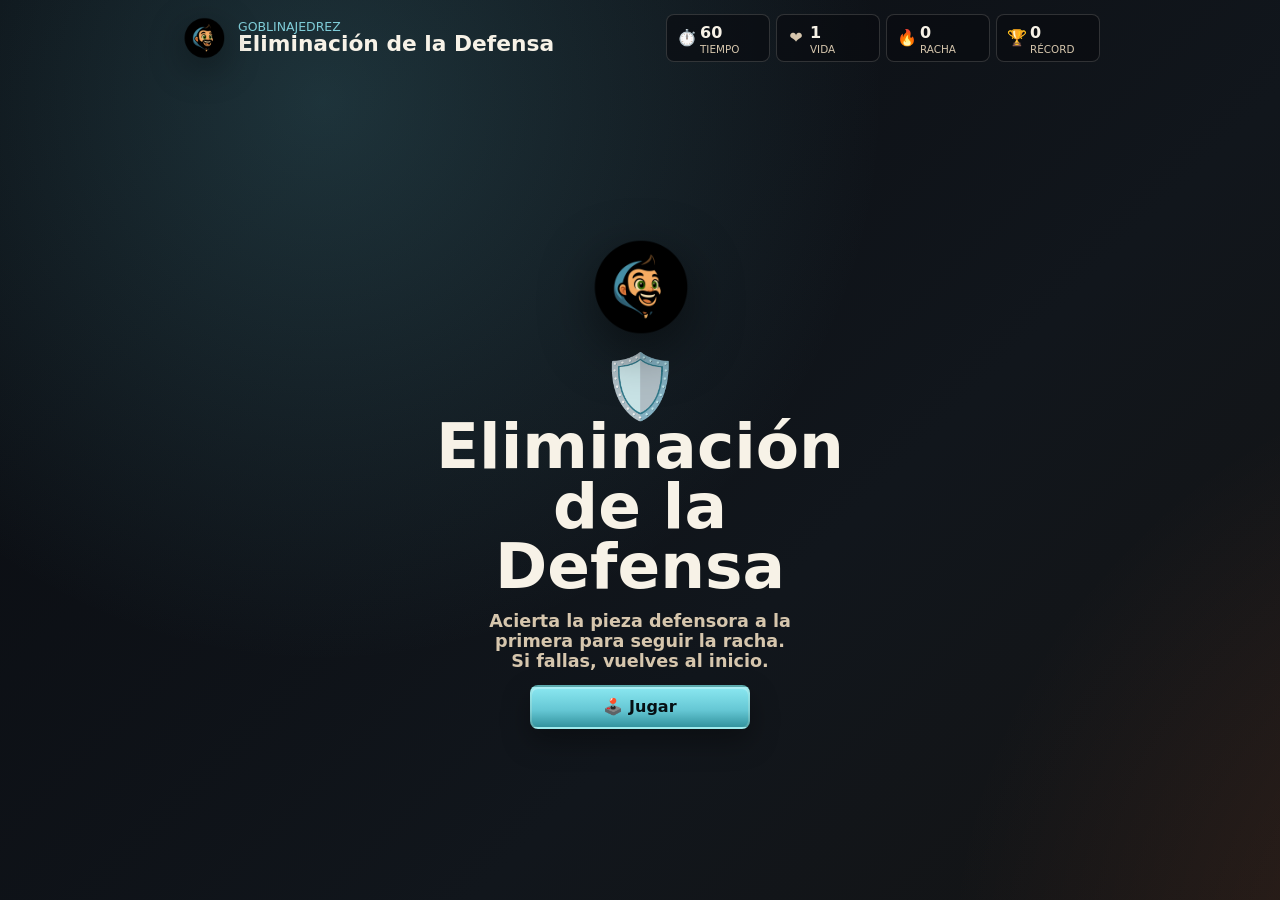
==== index-local.html @ 9c4ffb0d "Publish Elimina la Defensa" ====
<!doctype html>
<html lang="es">
  <head>
    <meta charset="utf-8">
    <meta name="viewport" content="width=device-width, initial-scale=1, maximum-scale=1, user-scalable=no">
    <meta name="theme-color" content="#090b10">
    <title>GoblinAjedrez · Eliminación de la Defensa</title>
    <style>
.cg-wrap {
  box-sizing: content-box;
  position: relative;
  display: block;
}

cg-container {
  position: absolute;
  width: 100%;
  height: 100%;
  display: block;
  top: 0;
}

cg-board {
  position: absolute;
  top: 0;
  left: 0;
  width: 100%;
  height: 100%;
  -webkit-user-select: none;
  -moz-user-select: none;
  -ms-user-select: none;
  user-select: none;
  line-height: 0;
  background-size: cover;
}

.cg-wrap.manipulable cg-board {
  cursor: pointer;
}

cg-board square {
  position: absolute;
  top: 0;
  left: 0;
  width: 12.5%;
  height: 12.5%;
  pointer-events: none;
}

cg-board square.move-dest {
  pointer-events: auto;
}

cg-board square.last-move {
  will-change: transform;
}

.cg-wrap piece {
  position: absolute;
  top: 0;
  left: 0;
  width: 12.5%;
  height: 12.5%;
  background-size: cover;
  z-index: 2;
  will-change: transform;
  pointer-events: none;
}

cg-board piece.dragging {
  cursor: move;
  /* !important to override z-index from 3D piece inline style */
  z-index: 11 !important;
}

piece.anim {
  z-index: 8;
}

piece.fading {
  z-index: 1;
  opacity: 0.5;
}

.cg-wrap piece.ghost {
  opacity: 0.3;
}

.cg-wrap piece svg {
  overflow: hidden;
  position: relative;
  top: 0px;
  left: 0px;
  width: 100%;
  height: 100%;
  pointer-events: none;
  z-index: 2;
  opacity: 0.6;
}

.cg-wrap cg-auto-pieces,
.cg-wrap .cg-shapes,
.cg-wrap .cg-custom-svgs {
  overflow: visible;
  position: absolute;
  top: 0px;
  left: 0px;
  width: 100%;
  height: 100%;
  pointer-events: none;
}

.cg-wrap cg-auto-pieces {
  z-index: 2;
}

.cg-wrap cg-auto-pieces piece {
  opacity: 0.3;
}

.cg-wrap .cg-shapes {
  overflow: hidden;
  opacity: 0.6;
  z-index: 2;
}

.cg-wrap .cg-custom-svgs {
  /* over piece.anim = 8, but under piece.dragging = 11 */
  z-index: 9;
}

.cg-wrap .cg-custom-svgs svg {
  overflow: visible;
}

.cg-wrap coords {
  position: absolute;
  display: flex;
  pointer-events: none;
  opacity: 0.8;
  font-family: sans-serif;
  font-size: 9px;
}

.cg-wrap coords.ranks {
  left: 4px;
  top: -20px;
  flex-flow: column-reverse;
  height: 100%;
  width: 12px;
}

.cg-wrap coords.ranks.black {
  flex-flow: column;
}

.cg-wrap coords.ranks.left {
  left: -15px;
  align-items: flex-end;
}

.cg-wrap coords.files {
  bottom: -4px;
  left: 24px;
  flex-flow: row;
  width: 100%;
  height: 16px;
  text-transform: uppercase;
  text-align: center;
}

.cg-wrap coords.files.black {
  flex-flow: row-reverse;
}

.cg-wrap coords coord {
  flex: 1 1 auto;
}

.cg-wrap coords.ranks coord {
  transform: translateY(39%);
}

.cg-wrap coords.squares {
  bottom: 0;
  left: 0;
  text-transform: uppercase;
  text-align: right;
  flex-flow: column-reverse;
  height: 100%;
  width: 12.5%;
}

.cg-wrap coords.squares.black {
  flex-flow: column;
}

.cg-wrap coords.squares.left {
  text-align: left;
}

.cg-wrap coords.squares coord {
  padding: 6% 4%;
}

.cg-wrap coords.squares.rank2 {
  transform: translateX(100%);
}

.cg-wrap coords.squares.rank3 {
  transform: translateX(200%);
}

.cg-wrap coords.squares.rank4 {
  transform: translateX(300%);
}

.cg-wrap coords.squares.rank5 {
  transform: translateX(400%);
}

.cg-wrap coords.squares.rank6 {
  transform: translateX(500%);
}

.cg-wrap coords.squares.rank7 {
  transform: translateX(600%);
}

.cg-wrap coords.squares.rank8 {
  transform: translateX(700%);
}

/** Colored board squares as an embedded SVG */
cg-board {
  background-color: #f0d9b5;
  background-image: url('[data-uri]');
}

/** Interactive board square colors */
cg-board square.move-dest {
  background: radial-gradient(rgba(20, 85, 30, 0.5) 22%, #208530 0, rgba(0, 0, 0, 0.3) 0, rgba(0, 0, 0, 0) 0);
}
cg-board square.premove-dest {
  background: radial-gradient(rgba(20, 30, 85, 0.5) 22%, #203085 0, rgba(0, 0, 0, 0.3) 0, rgba(0, 0, 0, 0) 0);
}
cg-board square.oc.move-dest {
  background: radial-gradient(transparent 0%, transparent 80%, rgba(20, 85, 0, 0.3) 80%);
}
cg-board square.oc.premove-dest {
  background: radial-gradient(transparent 0%, transparent 80%, rgba(20, 30, 85, 0.2) 80%);
}
cg-board square.move-dest:hover {
  background: rgba(20, 85, 30, 0.3);
}
cg-board square.premove-dest:hover {
  background: rgba(20, 30, 85, 0.2);
}
cg-board square.last-move {
  background-color: rgba(155, 199, 0, 0.41);
}
cg-board square.selected {
  background-color: rgba(20, 85, 30, 0.5);
}
cg-board square.check {
  background: radial-gradient(
    ellipse at center,
    rgba(255, 0, 0, 1) 0%,
    rgba(231, 0, 0, 1) 25%,
    rgba(169, 0, 0, 0) 89%,
    rgba(158, 0, 0, 0) 100%
  );
}
cg-board square.current-premove {
  background-color: rgba(20, 30, 85, 0.5);
}

/** Alternating colors in rank/file/square labels */
.orientation-white .ranks :nth-child(odd),
.orientation-white .files :nth-child(even),
.orientation-black .ranks :nth-child(even),
.orientation-black .files :nth-child(odd),
coords.squares:nth-of-type(odd) :nth-child(even),
coords.squares:nth-of-type(even) :nth-child(odd) {
  color: rgba(72, 72, 72, 0.8);
}

.orientation-white .ranks :nth-child(even),
.orientation-white .files :nth-child(odd),
.orientation-black .ranks :nth-child(odd),
.orientation-black .files :nth-child(even),
coords.squares:nth-of-type(odd) :nth-child(odd),
coords.squares:nth-of-type(even) :nth-child(even) {
  color: rgba(255, 255, 255, 0.8);
}

/** Embedded SVGs for all chess pieces */
.cg-wrap piece.pawn.white {
  background-image: url('[data-uri]');
}
.cg-wrap piece.bishop.white {
  background-image: url('[data-uri]');
}
.cg-wrap piece.knight.white {
  background-image: url('[data-uri]');
}
.cg-wrap piece.rook.white {
  background-image: url('[data-uri]');
}
.cg-wrap piece.queen.white {
  background-image: url('[data-uri]');
}
.cg-wrap piece.king.white {
  background-image: url('[data-uri]');
}
.cg-wrap piece.pawn.black {
  background-image: url('[data-uri]');
}
.cg-wrap piece.bishop.black {
  background-image: url('[data-uri]');
}
.cg-wrap piece.knight.black {
  background-image: url('[data-uri]');
}
.cg-wrap piece.rook.black {
  background-image: url('[data-uri]');
}
.cg-wrap piece.queen.black {
  background-image: url('[data-uri]');
}
.cg-wrap piece.king.black {
  background-image: url('[data-uri]');
}

:root {
  color-scheme: dark;
  font-family: Inter, ui-sans-serif, system-ui, -apple-system, BlinkMacSystemFont, "Segoe UI", sans-serif;
  background: #090b10;
  color: #f7f2e7;
  --bg: #090b10;
  --panel: rgba(9, 11, 16, 0.72);
  --line: rgba(247, 242, 231, 0.16);
  --text: #f7f2e7;
  --muted: #d6c6ad;
  --teal: #7fcdd8;
  --gold: #fff3bd;
  --coral: #ff7680;
  --orange: #ff7a45;
  --green: #91e6a5;
}

* {
  box-sizing: border-box;
}

html,
body {
  width: 100%;
  height: 100%;
  min-height: 0;
  margin: 0;
  overflow: hidden;
}

body {
  display: grid;
  place-items: center;
  padding: clamp(6px, 1.8vmin, 14px);
  background:
    radial-gradient(circle at 18% 8%, rgba(95, 183, 197, 0.22), transparent 30%),
    radial-gradient(circle at 88% 78%, rgba(255, 122, 69, 0.16), transparent 34%),
    linear-gradient(135deg, #090b10 0%, #11161c 45%, #17110b 100%);
  background-size: 140% 140%;
  animation: arenaGlow 10s ease-in-out infinite;
}

button {
  font: inherit;
  -webkit-tap-highlight-color: transparent;
}

.game-shell {
  position: relative;
  width: min(100%, 920px);
  height: 100%;
  min-height: 0;
  display: grid;
  grid-template-rows: auto 1fr;
  gap: clamp(8px, 1.4vmin, 12px);
}

.hud {
  display: flex;
  align-items: center;
  justify-content: space-between;
  gap: 10px;
  min-height: 0;
}

.brand {
  display: flex;
  align-items: center;
  gap: clamp(6px, 1.2vmin, 10px);
  min-width: 0;
}

.brand img {
  width: clamp(34px, 8vmin, 48px);
  height: clamp(34px, 8vmin, 48px);
  object-fit: contain;
  filter: drop-shadow(0 10px 18px rgba(0, 0, 0, 0.42));
}

.brand p,
.brand strong {
  display: block;
  margin: 0;
  line-height: 1.05;
}

.brand p {
  color: var(--teal);
  font-size: clamp(0.48rem, 1.7vmin, 0.78rem);
  text-transform: uppercase;
  letter-spacing: 0;
}

.brand strong {
  font-size: clamp(0.86rem, 3vmin, 1.36rem);
}

.stats {
  display: flex;
  align-items: center;
  justify-content: flex-end;
  flex-wrap: wrap;
  gap: 6px;
}

.stats span {
  min-width: clamp(74px, 18vmin, 104px);
  min-height: clamp(34px, 8vmin, 48px);
  display: grid;
  grid-template-columns: auto 1fr;
  grid-template-rows: 1fr auto;
  column-gap: 5px;
  align-items: center;
  padding: clamp(4px, 1vmin, 7px) clamp(6px, 1.5vmin, 10px);
  border: 1px solid var(--line);
  border-radius: 8px;
  background: rgba(9, 11, 16, 0.62);
  color: var(--muted);
  text-align: left;
}

.stats b {
  display: block;
  color: var(--text);
  font-size: clamp(0.72rem, 2.4vmin, 1rem);
  line-height: 1;
}

.stats em {
  grid-row: 1 / 3;
  width: 18px;
  font-style: normal;
  line-height: 1;
  text-align: center;
}

.stats small {
  display: block;
  color: var(--muted);
  font-size: clamp(0.46rem, 1.45vmin, 0.65rem);
  line-height: 1;
  text-transform: uppercase;
  letter-spacing: 0;
}

.level-screen,
.play-screen {
  min-height: 0;
}

.level-screen {
  display: grid;
  grid-template-columns: minmax(0, 1fr);
  gap: clamp(10px, 2vmin, 18px);
  align-items: center;
  justify-items: center;
  text-align: center;
}

.screen-copy {
  display: grid;
  justify-items: center;
  gap: clamp(9px, 1.8vmin, 14px);
}

.screen-copy img {
  width: clamp(62px, 15vmin, 112px);
  aspect-ratio: 1;
  object-fit: contain;
  filter: drop-shadow(0 16px 26px rgba(0, 0, 0, 0.5));
}

h1,
.screen-copy p {
  margin: 0;
}

h1 {
  max-width: 430px;
  font-size: clamp(2rem, 7vmin, 4.2rem);
  line-height: 0.95;
  text-wrap: balance;
}

.screen-copy p {
  max-width: 390px;
  color: var(--muted);
  font-size: clamp(0.92rem, 2.4vmin, 1.1rem);
  font-weight: 700;
  text-wrap: balance;
}

.primary-button,
.ghost-button {
  min-height: 44px;
  border-radius: 8px;
  cursor: pointer;
  font-weight: 900;
}

.primary-button {
  min-width: clamp(150px, 34vmin, 220px);
  padding: 0 18px;
  border: 2px solid rgba(255, 248, 216, 0.18);
  background: linear-gradient(180deg, #8be8f1 0%, #65c7d4 58%, #33939e 100%);
  box-shadow:
    0 12px 28px rgba(0, 0, 0, 0.34),
    inset 0 2px 0 rgba(255, 255, 255, 0.28);
  color: #061014;
}

.primary-button:active,
.ghost-button:active {
  transform: translateY(1px);
}

.ghost-button {
  min-width: 110px;
  padding: 0 13px;
  border: 1px solid var(--line);
  background: rgba(9, 11, 16, 0.58);
  color: var(--text);
}

.primary-button.hidden,
.hidden {
  display: none !important;
}

.level-grid {
  display: grid;
  grid-template-columns: repeat(5, minmax(0, 1fr));
  gap: clamp(6px, 1.4vmin, 10px);
}

.level-card {
  aspect-ratio: 1;
  display: grid;
  align-content: space-between;
  justify-items: start;
  gap: 8px;
  padding: clamp(10px, 2vmin, 14px);
  border: 1px solid var(--line);
  border-radius: 8px;
  background:
    linear-gradient(155deg, rgba(127, 205, 216, 0.12), transparent 44%),
    rgba(9, 11, 16, 0.68);
  color: var(--text);
  text-align: left;
  cursor: pointer;
}

.level-card small {
  justify-self: stretch;
  display: inline-grid;
  place-items: center;
  min-height: 22px;
  padding: 3px 6px;
  border-radius: 999px;
  background: rgba(127, 205, 216, 0.13);
  color: var(--teal);
  font-size: clamp(0.52rem, 1.45vmin, 0.68rem);
  font-weight: 900;
  line-height: 1;
  text-transform: uppercase;
  letter-spacing: 0;
}

.level-card b {
  font-size: clamp(1.35rem, 5vmin, 2.45rem);
  line-height: 0.9;
}

.level-card span {
  color: var(--muted);
  font-size: clamp(0.7rem, 2vmin, 0.92rem);
  font-weight: 800;
  line-height: 1.1;
}

.level-card.locked {
  cursor: default;
  opacity: 0.58;
  background: rgba(9, 11, 16, 0.48);
}

.level-card.locked small {
  background: rgba(255, 243, 189, 0.1);
  color: var(--muted);
}

.level-card.completed {
  border-color: rgba(145, 230, 165, 0.62);
  box-shadow: 0 0 24px rgba(145, 230, 165, 0.12);
}

.level-card.completed small {
  background: rgba(145, 230, 165, 0.16);
  color: var(--green);
}

.play-screen {
  display: grid;
  grid-template-rows: auto minmax(0, 1fr) auto;
  gap: clamp(7px, 1.3vmin, 12px);
}

.question-row {
  display: grid;
  grid-template-columns: auto minmax(0, 1fr);
  align-items: center;
  gap: 10px;
}

.question-row p {
  margin: 0;
  color: var(--gold);
  font-size: clamp(0.88rem, 2.4vmin, 1.06rem);
  font-weight: 900;
  text-align: right;
}

.board-stage {
  min-height: 0;
  display: grid;
  place-items: center;
}

.board-wrap {
  position: relative;
  width: min(100%, calc(100vh - clamp(190px, 34vmin, 240px)));
  max-width: 680px;
  aspect-ratio: 1;
  border: 1px solid var(--line);
  border-radius: 8px;
  overflow: visible;
  background: #0c1014;
  box-shadow: 0 18px 70px rgba(0, 0, 0, 0.34);
}

#board,
#particles {
  position: absolute;
  inset: 0;
  width: 100%;
  height: 100%;
  touch-action: none;
}

#board {
  border-radius: 7px;
  overflow: hidden;
}

#particles {
  z-index: 5;
  pointer-events: none;
}

.tutorial-badge {
  position: absolute;
  z-index: 6;
  display: grid;
  place-items: center;
  width: 12.5%;
  height: 12.5%;
  border: clamp(3px, 0.9vmin, 6px) solid rgba(244, 163, 64, 0.92);
  border-radius: 999px;
  background: rgba(244, 163, 64, 0.08);
  box-shadow:
    0 0 0 clamp(4px, 1.1vmin, 8px) rgba(244, 163, 64, 0.18),
    inset 0 0 18px rgba(244, 163, 64, 0.16),
    0 0 26px rgba(244, 163, 64, 0.52);
  pointer-events: none;
  transform: translate(-50%, -50%);
  animation: tutorialRing 1000ms ease-in-out infinite;
}

.tutorial-badge::after {
  content: "";
  position: absolute;
  inset: 14%;
  border: 2px solid rgba(145, 230, 165, 0.78);
  border-radius: inherit;
  box-shadow: 0 0 18px rgba(145, 230, 165, 0.35);
}

.cg-wrap {
  width: 100%;
  height: 100%;
}

.cg-wrap coords {
  text-shadow: 0 1px 2px rgba(0, 0, 0, 0.55);
  font-family: inherit;
  font-weight: 900;
}

.cg-wrap.orientation-white coords.ranks {
  right: 2px;
}

.cg-wrap.orientation-white coords.files {
  bottom: 2px;
}

cg-board square.correct-square {
  background: rgba(145, 230, 165, 0.58);
  box-shadow: inset 0 0 0 4px rgba(14, 88, 37, 0.52);
}

cg-board square.wrong-square {
  background: rgba(255, 118, 128, 0.62);
  box-shadow: inset 0 0 0 4px rgba(128, 23, 34, 0.55);
}

#board piece.piece-wrong {
  animation: pieceWrong 260ms ease-out;
  filter: drop-shadow(0 0 12px rgba(255, 118, 128, 0.9));
}

#board piece.piece-correct {
  animation: pieceCorrect 760ms ease-out;
  filter: drop-shadow(0 0 16px rgba(145, 230, 165, 0.95)) drop-shadow(0 0 34px rgba(127, 205, 216, 0.55));
}

.feedback-msg {
  position: absolute;
  top: clamp(8px, 2vmin, 14px);
  left: 50%;
  z-index: 7;
  min-width: 0;
  max-width: 64%;
  padding: clamp(5px, 1.2vmin, 8px) clamp(10px, 2.4vmin, 16px);
  border-radius: 8px;
  background: rgba(5, 7, 10, 0.82);
  backdrop-filter: blur(3px);
  -webkit-backdrop-filter: blur(3px);
  color: var(--text);
  font-size: clamp(0.78rem, 2.1vmin, 1rem);
  font-weight: 900;
  text-align: center;
  pointer-events: none;
  opacity: 0;
  transform: translate(-50%, -8px) scale(0.92);
  transition: opacity 120ms ease, transform 120ms ease;
  white-space: nowrap;
}

.feedback-msg.show {
  opacity: 1;
  transform: translate(-50%, 0) scale(1);
}

.feedback-msg.correct {
  border: 1px solid rgba(145, 230, 165, 0.62);
  color: var(--green);
}

.feedback-msg.wrong {
  border: 1px solid rgba(255, 118, 128, 0.62);
  color: var(--coral);
}

.board-wrap.shake {
  animation: boardShake 180ms ease-out;
}

.board-wrap.pulse {
  animation: boardPulse 360ms ease-out;
}

.result-panel {
  display: grid;
  grid-template-columns: minmax(0, 1fr);
  align-items: center;
  gap: 8px 12px;
  min-height: 64px;
  padding: 10px 12px;
  border: 1px solid var(--line);
  border-radius: 8px;
  background: rgba(9, 11, 16, 0.62);
}

.result-panel strong,
.result-panel p {
  margin: 0;
}

.result-panel strong {
  font-size: clamp(0.92rem, 2.4vmin, 1.08rem);
}

.result-panel p {
  grid-column: 1;
  color: var(--muted);
  font-size: clamp(0.78rem, 2vmin, 0.95rem);
  font-weight: 700;
}

@keyframes arenaGlow {
  0%,
  100% {
    background-position: 0% 30%;
  }
  50% {
    background-position: 100% 70%;
  }
}

@keyframes boardShake {
  0% { transform: translate(0); }
  20% { transform: translate(-4px, 2px); }
  40% { transform: translate(4px, -1px); }
  60% { transform: translate(-3px, 1px); }
  80% { transform: translate(3px, -1px); }
  100% { transform: translate(0); }
}

@keyframes boardPulse {
  0% { box-shadow: 0 18px 70px rgba(0, 0, 0, 0.34); }
  45% { box-shadow: 0 18px 76px rgba(145, 230, 165, 0.34); }
  100% { box-shadow: 0 18px 70px rgba(0, 0, 0, 0.34); }
}

@keyframes pieceWrong {
  0% { transform: translate(var(--cg-tx, 0), var(--cg-ty, 0)) scale(1); }
  25% { transform: translate(var(--cg-tx, 0), var(--cg-ty, 0)) translateX(-5px) rotate(-4deg) scale(1.04); }
  55% { transform: translate(var(--cg-tx, 0), var(--cg-ty, 0)) translateX(5px) rotate(4deg) scale(1.04); }
  100% { transform: translate(var(--cg-tx, 0), var(--cg-ty, 0)) scale(1); }
}

@keyframes pieceCorrect {
  0% { transform: translate(var(--cg-tx, 0), var(--cg-ty, 0)) scale(1); }
  35% { transform: translate(var(--cg-tx, 0), var(--cg-ty, 0)) scale(1.18); }
  100% { transform: translate(var(--cg-tx, 0), var(--cg-ty, 0)) scale(1); }
}

@keyframes victoryIn {
  0% {
    opacity: 0;
    transform: translateY(8px) scale(0.94);
  }
  100% {
    opacity: 1;
    transform: translateY(0) scale(1);
  }
}

@keyframes tutorialRing {
  0%,
  100% {
    transform: translate(-50%, -50%) scale(1);
    opacity: 0.95;
  }
  50% {
    transform: translate(-50%, -50%) scale(1.13);
    opacity: 1;
  }
}

@media (max-width: 740px) {
  body {
    padding: 6px;
  }

  .game-shell {
    gap: 7px;
  }

  .hud {
    display: grid;
    grid-template-columns: 1fr;
    gap: 6px;
  }

  .stats {
    display: grid;
    grid-template-columns: repeat(4, minmax(0, 1fr));
    width: 100%;
    gap: 4px;
  }

  .stats span {
    min-width: 0;
    min-height: 36px;
    grid-template-columns: 1fr;
    grid-template-rows: auto auto;
    justify-items: center;
    padding: 4px 3px;
    text-align: center;
  }

  .stats em {
    display: none;
  }

  .stats small {
    max-width: 100%;
    overflow: hidden;
    text-overflow: ellipsis;
    white-space: nowrap;
  }

  .level-screen {
    grid-template-columns: 1fr;
    align-content: center;
  }

  .screen-copy {
    justify-items: center;
    text-align: center;
  }

  .screen-copy img {
    width: clamp(46px, 12vmin, 68px);
  }

  .question-row {
    grid-template-columns: 1fr;
    gap: 6px;
  }

  .question-row p {
    text-align: left;
  }

  .board-wrap {
    width: min(100%, calc(100vh - 240px));
  }

  .result-panel {
    grid-template-columns: 1fr;
    min-height: 0;
  }

  .result-panel p,
  .result-panel strong {
    grid-column: 1;
  }
}

@media (max-height: 520px) and (orientation: landscape) {
  .hud {
    display: flex;
  }

  .brand img {
    width: 32px;
    height: 32px;
  }

  .stats span {
    min-height: 32px;
  }

  .level-screen {
    grid-template-columns: 1fr;
  }

  .screen-copy img {
    display: none;
  }

  .board-wrap {
    width: min(55vh, 70vw);
  }

  .result-panel {
    min-height: 50px;
  }
}

    </style>
  </head>
  <body>
    <main class="game-shell" aria-label="GoblinAjedrez Eliminación de la Defensa">
      <header class="hud">
        <div class="brand">
          <img src="assets/goblin-logo.png" alt="" onerror="this.style.display='none'">
          <div>
            <p>GOBLINAJEDREZ</p>
            <strong>Eliminación de la Defensa</strong>
          </div>
        </div>
        <div class="stats" aria-label="Progreso">
          <span><em aria-hidden="true">⏱️</em><b id="timeCounter">60</b><small>Tiempo</small></span>
          <span><em aria-hidden="true">❤️</em><b id="lifeCounter">1</b><small>Vida</small></span>
          <span><em aria-hidden="true">🔥</em><b id="streakCounter">0</b><small>Racha</small></span>
          <span><em aria-hidden="true">🏆</em><b id="bestCounter">0</b><small>Récord</small></span>
        </div>
      </header>

      <section class="level-screen" id="startScreen" aria-labelledby="startScreenTitle">
        <div class="screen-copy">
          <img src="assets/goblin-logo.png" alt="" onerror="this.style.display='none'">
          <h1 id="startScreenTitle">🛡️ Eliminación de la Defensa</h1>
          <p>Acierta la pieza defensora a la primera para seguir la racha. Si fallas, vuelves al inicio.</p>
          <button class="primary-button" id="playButton" type="button">🕹️ Jugar</button>
        </div>
      </section>

      <section class="play-screen hidden" id="playScreen" aria-label="Reto">
        <div class="question-row">
          <button class="ghost-button" id="backButton" type="button">← Inicio</button>
          <p id="questionText">Toca la pieza defensora.</p>
        </div>

        <div class="board-stage" id="boardStage">
          <div class="board-wrap">
            <div id="board" aria-label="Tablero de ajedrez"></div>
            <div class="tutorial-badge hidden" id="tutorialBadge" aria-hidden="true"></div>
            <div class="feedback-msg" id="feedbackMsg" aria-live="polite"></div>
            <canvas id="particles" width="640" height="640" aria-hidden="true"></canvas>
          </div>
        </div>

        <div class="result-panel" id="resultPanel" aria-live="polite">
          <strong id="resultTitle">Pulsa la pieza defensora.</strong>
          <p id="resultText"></p>
        </div>
      </section>

    </main>

    <script>
/**
 * Minified by jsDelivr using Terser v5.39.0.
 * Original file: /npm/chess.js@0.10.3/chess.js
 *
 * Do NOT use SRI with dynamically generated files! More information: https://www.jsdelivr.com/using-sri-with-dynamic-files
 */
/* @license
 * Copyright (c) 2018, Jeff Hlywa (jhlywa@gmail.com)
 * Released under the BSD license
 * https://github.com/jhlywa/chess.js/blob/master/LICENSE
 */
var Chess=function(r){var e="b",n="w",t=-1,o="p",i="b",f="k",u="rnbqkbnr/pppppppp/8/8/8/8/PPPPPPPP/RNBQKBNR w KQkq - 0 1",a=["1-0","0-1","1/2-1/2","*"],l={b:[16,32,17,15],w:[-16,-32,-17,-15]},s={n:[-18,-33,-31,-14,18,33,31,14],b:[-17,-15,17,15],r:[-16,1,16,-1],q:[-17,-16,-15,1,17,16,15,-1],k:[-17,-16,-15,1,17,16,15,-1]},p=[20,0,0,0,0,0,0,24,0,0,0,0,0,0,20,0,0,20,0,0,0,0,0,24,0,0,0,0,0,20,0,0,0,0,20,0,0,0,0,24,0,0,0,0,20,0,0,0,0,0,0,20,0,0,0,24,0,0,0,20,0,0,0,0,0,0,0,0,20,0,0,24,0,0,20,0,0,0,0,0,0,0,0,0,0,20,2,24,2,20,0,0,0,0,0,0,0,0,0,0,0,2,53,56,53,2,0,0,0,0,0,0,24,24,24,24,24,24,56,0,56,24,24,24,24,24,24,0,0,0,0,0,0,2,53,56,53,2,0,0,0,0,0,0,0,0,0,0,0,20,2,24,2,20,0,0,0,0,0,0,0,0,0,0,20,0,0,24,0,0,20,0,0,0,0,0,0,0,0,20,0,0,0,24,0,0,0,20,0,0,0,0,0,0,20,0,0,0,0,24,0,0,0,0,20,0,0,0,0,20,0,0,0,0,0,24,0,0,0,0,0,20,0,0,20,0,0,0,0,0,0,24,0,0,0,0,0,0,20],c=[17,0,0,0,0,0,0,16,0,0,0,0,0,0,15,0,0,17,0,0,0,0,0,16,0,0,0,0,0,15,0,0,0,0,17,0,0,0,0,16,0,0,0,0,15,0,0,0,0,0,0,17,0,0,0,16,0,0,0,15,0,0,0,0,0,0,0,0,17,0,0,16,0,0,15,0,0,0,0,0,0,0,0,0,0,17,0,16,0,15,0,0,0,0,0,0,0,0,0,0,0,0,17,16,15,0,0,0,0,0,0,0,1,1,1,1,1,1,1,0,-1,-1,-1,-1,-1,-1,-1,0,0,0,0,0,0,0,-15,-16,-17,0,0,0,0,0,0,0,0,0,0,0,0,-15,0,-16,0,-17,0,0,0,0,0,0,0,0,0,0,-15,0,0,-16,0,0,-17,0,0,0,0,0,0,0,0,-15,0,0,0,-16,0,0,0,-17,0,0,0,0,0,0,-15,0,0,0,0,-16,0,0,0,0,-17,0,0,0,0,-15,0,0,0,0,0,-16,0,0,0,0,0,-17,0,0,-15,0,0,0,0,0,0,-16,0,0,0,0,0,0,-17],v={p:0,n:1,b:2,r:3,q:4,k:5},g={NORMAL:"n",CAPTURE:"c",BIG_PAWN:"b",EP_CAPTURE:"e",PROMOTION:"p",KSIDE_CASTLE:"k",QSIDE_CASTLE:"q"},h={NORMAL:1,CAPTURE:2,BIG_PAWN:4,EP_CAPTURE:8,PROMOTION:16,KSIDE_CASTLE:32,QSIDE_CASTLE:64},E={a8:0,b8:1,c8:2,d8:3,e8:4,f8:5,g8:6,h8:7,a7:16,b7:17,c7:18,d7:19,e7:20,f7:21,g7:22,h7:23,a6:32,b6:33,c6:34,d6:35,e6:36,f6:37,g6:38,h6:39,a5:48,b5:49,c5:50,d5:51,e5:52,f5:53,g5:54,h5:55,a4:64,b4:65,c4:66,d4:67,e4:68,f4:69,g4:70,h4:71,a3:80,b3:81,c3:82,d3:83,e3:84,f3:85,g3:86,h3:87,a2:96,b2:97,c2:98,d2:99,e2:100,f2:101,g2:102,h2:103,a1:112,b1:113,c1:114,d1:115,e1:116,f1:117,g1:118,h1:119},d={w:[{square:E.a1,flag:h.QSIDE_CASTLE},{square:E.h1,flag:h.KSIDE_CASTLE}],b:[{square:E.a8,flag:h.QSIDE_CASTLE},{square:E.h8,flag:h.KSIDE_CASTLE}]},b=new Array(128),_={w:t,b:t},A=n,S={w:0,b:0},m=t,y=0,C=1,T=[],I={};function P(r){void 0===r&&(r=!1),b=new Array(128),_={w:t,b:t},A=n,S={w:0,b:0},m=t,y=0,C=1,T=[],r||(I={}),q(N())}function w(){L(u)}function L(r,o){void 0===o&&(o=!1);var i=r.split(/\s+/),f=i[0],u=0;if(!R(r).valid)return!1;P(o);for(var a=0;a<f.length;a++){var l=f.charAt(a);if("/"===l)u+=8;else if(-1!=="0123456789".indexOf(l))u+=parseInt(l,10);else{var s=l<"a"?n:e;D({type:l.toLowerCase(),color:s},X(u)),u++}}return A=i[1],i[2].indexOf("K")>-1&&(S.w|=h.KSIDE_CASTLE),i[2].indexOf("Q")>-1&&(S.w|=h.QSIDE_CASTLE),i[2].indexOf("k")>-1&&(S.b|=h.KSIDE_CASTLE),i[2].indexOf("q")>-1&&(S.b|=h.QSIDE_CASTLE),m="-"===i[3]?t:E[i[3]],y=parseInt(i[4],10),C=parseInt(i[5],10),q(N()),!0}function R(r){var e="No errors.",n="FEN string must contain six space-delimited fields.",t="6th field (move number) must be a positive integer.",o="5th field (half move counter) must be a non-negative integer.",i="4th field (en-passant square) is invalid.",f="3rd field (castling availability) is invalid.",u="2nd field (side to move) is invalid.",a="1st field (piece positions) does not contain 8 '/'-delimited rows.",l="1st field (piece positions) is invalid [consecutive numbers].",s="1st field (piece positions) is invalid [invalid piece].",p="1st field (piece positions) is invalid [row too large].",c="Illegal en-passant square",v=r.split(/\s+/);if(6!==v.length)return{valid:!1,error_number:1,error:n};if(isNaN(v[5])||parseInt(v[5],10)<=0)return{valid:!1,error_number:2,error:t};if(isNaN(v[4])||parseInt(v[4],10)<0)return{valid:!1,error_number:3,error:o};if(!/^(-|[abcdefgh][36])$/.test(v[3]))return{valid:!1,error_number:4,error:i};if(!/^(KQ?k?q?|Qk?q?|kq?|q|-)$/.test(v[2]))return{valid:!1,error_number:5,error:f};if(!/^(w|b)$/.test(v[1]))return{valid:!1,error_number:6,error:u};var g=v[0].split("/");if(8!==g.length)return{valid:!1,error_number:7,error:a};for(var h=0;h<g.length;h++){for(var E=0,d=!1,b=0;b<g[h].length;b++)if(isNaN(g[h][b])){if(!/^[prnbqkPRNBQK]$/.test(g[h][b]))return{valid:!1,error_number:9,error:s};E+=1,d=!1}else{if(d)return{valid:!1,error_number:8,error:l};E+=parseInt(g[h][b],10),d=!0}if(8!==E)return{valid:!1,error_number:10,error:p}}return"3"==v[3][1]&&"w"==v[1]||"6"==v[3][1]&&"b"==v[1]?{valid:!1,error_number:11,error:c}:{valid:!0,error_number:0,error:e}}function N(){for(var r=0,o="",i=E.a8;i<=E.h1;i++){if(null==b[i])r++;else{r>0&&(o+=r,r=0);var f=b[i].color,u=b[i].type;o+=f===n?u.toUpperCase():u.toLowerCase()}i+1&136&&(r>0&&(o+=r),i!==E.h1&&(o+="/"),r=0,i+=8)}var a="";S[n]&h.KSIDE_CASTLE&&(a+="K"),S[n]&h.QSIDE_CASTLE&&(a+="Q"),S[e]&h.KSIDE_CASTLE&&(a+="k"),S[e]&h.QSIDE_CASTLE&&(a+="q"),a=a||"-";var l=m===t?"-":X(m);return[o,A,a,l,y,C].join(" ")}function O(r){for(var e=0;e<r.length;e+=2)"string"==typeof r[e]&&"string"==typeof r[e+1]&&(I[r[e]]=r[e+1]);return I}function q(r){T.length>0||(r!==u?(I.SetUp="1",I.FEN=r):(delete I.SetUp,delete I.FEN))}function k(r){var e=b[E[r]];return e?{type:e.type,color:e.color}:null}function D(r,e){if(!("type"in r)||!("color"in r))return!1;if(-1==="pnbrqkPNBRQK".indexOf(r.type.toLowerCase()))return!1;if(!(e in E))return!1;var n=E[e];return(r.type!=f||_[r.color]==t||_[r.color]==n)&&(b[n]={type:r.type,color:r.color},r.type===f&&(_[r.color]=n),q(N()),!0)}function K(r,e,n,t,i){var f={color:A,from:e,to:n,flags:t,piece:r[e].type};return i&&(f.flags|=h.PROMOTION,f.promotion=i),r[n]?f.captured=r[n].type:t&h.EP_CAPTURE&&(f.captured=o),f}function Q(r){function e(r,e,n,t,f){if(r[n].type!==o||0!==J(t)&&7!==J(t))e.push(K(r,n,t,f));else for(var u=["q","r",i,"n"],a=0,l=u.length;a<l;a++)e.push(K(r,n,t,f,u[a]))}var n=[],t=A,f=Y(t),u={b:1,w:6},a=E.a8,p=E.h1,c=!1,v=void 0===r||!("legal"in r)||r.legal;if(void 0!==r&&"square"in r){if(!(r.square in E))return[];a=p=E[r.square],c=!0}for(var g=a;g<=p;g++)if(136&g)g+=7;else{var d=b[g];if(null!=d&&d.color===t)if(d.type===o){var y=g+l[t][0];if(null==b[y]){e(b,n,g,y,h.NORMAL);y=g+l[t][1];u[t]===J(g)&&null==b[y]&&e(b,n,g,y,h.BIG_PAWN)}for(C=2;C<4;C++){136&(y=g+l[t][C])||(null!=b[y]&&b[y].color===f?e(b,n,g,y,h.CAPTURE):y===m&&e(b,n,g,m,h.EP_CAPTURE))}}else for(var C=0,T=s[d.type].length;C<T;C++){var I=s[d.type][C];for(y=g;!(136&(y+=I));){if(null!=b[y]){if(b[y].color===t)break;e(b,n,g,y,h.CAPTURE);break}if(e(b,n,g,y,h.NORMAL),"n"===d.type||"k"===d.type)break}}}if(!c||p===_[t]){if(S[t]&h.KSIDE_CASTLE){var P=(w=_[t])+2;null!=b[w+1]||null!=b[P]||j(f,_[t])||j(f,w+1)||j(f,P)||e(b,n,_[t],P,h.KSIDE_CASTLE)}if(S[t]&h.QSIDE_CASTLE){var w;P=(w=_[t])-2;null!=b[w-1]||null!=b[w-2]||null!=b[w-3]||j(f,_[t])||j(f,w-1)||j(f,P)||e(b,n,_[t],P,h.QSIDE_CASTLE)}}if(!v)return n;var L=[];for(g=0,T=n.length;g<T;g++)H(n[g]),B(t)||L.push(n[g]),Z();return L}function U(r,e){var n="";if(r.flags&h.KSIDE_CASTLE)n="O-O";else if(r.flags&h.QSIDE_CASTLE)n="O-O-O";else{var t=function(r,e){for(var n=Q({legal:!e}),t=r.from,o=r.to,i=r.piece,f=0,u=0,a=0,l=0,s=n.length;l<s;l++){var p=n[l].from,c=n[l].to;i===n[l].piece&&t!==p&&o===c&&(f++,J(t)===J(p)&&u++,V(t)===V(p)&&a++)}if(f>0)return u>0&&a>0?X(t):a>0?X(t).charAt(1):X(t).charAt(0);return""}(r,e);r.piece!==o&&(n+=r.piece.toUpperCase()+t),r.flags&(h.CAPTURE|h.EP_CAPTURE)&&(r.piece===o&&(n+=X(r.from)[0]),n+="x"),n+=X(r.to),r.flags&h.PROMOTION&&(n+="="+r.promotion.toUpperCase())}return H(r),$()&&(M()?n+="#":n+="+"),Z(),n}function x(r){return r.replace(/=/,"").replace(/[+#]?[?!]*$/,"")}function j(r,t){for(var i=E.a8;i<=E.h1;i++)if(136&i)i+=7;else if(null!=b[i]&&b[i].color===r){var f=b[i],u=i-t,a=u+119;if(p[a]&1<<v[f.type]){if(f.type===o){if(u>0){if(f.color===n)return!0}else if(f.color===e)return!0;continue}if("n"===f.type||"k"===f.type)return!0;for(var l=c[a],s=i+l,g=!1;s!==t;){if(null!=b[s]){g=!0;break}s+=l}if(!g)return!0}}return!1}function B(r){return j(Y(r),_[r])}function $(){return B(A)}function M(){return $()&&0===Q().length}function G(){return!$()&&0===Q().length}function F(){for(var r={},e=[],n=0,t=0,o=E.a8;o<=E.h1;o++)if(t=(t+1)%2,136&o)o+=7;else{var f=b[o];f&&(r[f.type]=f.type in r?r[f.type]+1:1,f.type===i&&e.push(t),n++)}if(2===n)return!0;if(3===n&&(1===r[i]||1===r.n))return!0;if(n===r[i]+2){var u=0,a=e.length;for(o=0;o<a;o++)u+=e[o];if(0===u||u===a)return!0}return!1}function W(){for(var r=[],e={},n=!1;;){var t=Z();if(!t)break;r.push(t)}for(;;){var o=N().split(" ").slice(0,4).join(" ");if(e[o]=o in e?e[o]+1:1,e[o]>=3&&(n=!0),!r.length)break;H(r.pop())}return n}function H(r){var n=A,i=Y(n);if(function(r){T.push({move:r,kings:{b:_.b,w:_.w},turn:A,castling:{b:S.b,w:S.w},ep_square:m,half_moves:y,move_number:C})}(r),b[r.to]=b[r.from],b[r.from]=null,r.flags&h.EP_CAPTURE&&(A===e?b[r.to-16]=null:b[r.to+16]=null),r.flags&h.PROMOTION&&(b[r.to]={type:r.promotion,color:n}),b[r.to].type===f){if(_[b[r.to].color]=r.to,r.flags&h.KSIDE_CASTLE){var u=r.to-1,a=r.to+1;b[u]=b[a],b[a]=null}else if(r.flags&h.QSIDE_CASTLE){u=r.to+1,a=r.to-2;b[u]=b[a],b[a]=null}S[n]=""}if(S[n])for(var l=0,s=d[n].length;l<s;l++)if(r.from===d[n][l].square&&S[n]&d[n][l].flag){S[n]^=d[n][l].flag;break}if(S[i])for(l=0,s=d[i].length;l<s;l++)if(r.to===d[i][l].square&&S[i]&d[i][l].flag){S[i]^=d[i][l].flag;break}m=r.flags&h.BIG_PAWN?"b"===A?r.to-16:r.to+16:t,r.piece===o||r.flags&(h.CAPTURE|h.EP_CAPTURE)?y=0:y++,A===e&&C++,A=Y(A)}function Z(){var r=T.pop();if(null==r)return null;var n=r.move;_=r.kings,A=r.turn,S=r.castling,m=r.ep_square,y=r.half_moves,C=r.move_number;var t,i,f=A,u=Y(A);if(b[n.from]=b[n.to],b[n.from].type=n.piece,b[n.to]=null,n.flags&h.CAPTURE)b[n.to]={type:n.captured,color:u};else if(n.flags&h.EP_CAPTURE){var a;a=f===e?n.to-16:n.to+16,b[a]={type:o,color:u}}n.flags&(h.KSIDE_CASTLE|h.QSIDE_CASTLE)&&(n.flags&h.KSIDE_CASTLE?(t=n.to+1,i=n.to-1):n.flags&h.QSIDE_CASTLE&&(t=n.to-2,i=n.to+1),b[t]=b[i],b[i]=null);return n}function z(r,e){var n=x(r);if(e){var t=n.match(/([pnbrqkPNBRQK])?([a-h][1-8])x?-?([a-h][1-8])([qrbnQRBN])?/);if(t)var o=t[1],i=t[2],f=t[3],u=t[4]}for(var a=Q(),l=0,s=a.length;l<s;l++){if(n===x(U(a[l]))||e&&n===x(U(a[l],!0)))return a[l];if(t&&(!o||o.toLowerCase()==a[l].piece)&&E[i]==a[l].from&&E[f]==a[l].to&&(!u||u.toLowerCase()==a[l].promotion))return a[l]}return null}function J(r){return r>>4}function V(r){return 15&r}function X(r){var e=V(r),n=J(r);return"abcdefgh".substring(e,e+1)+"87654321".substring(n,n+1)}function Y(r){return r===n?e:n}function rr(r){var e=er(r);e.san=U(e,!1),e.to=X(e.to),e.from=X(e.from);var n="";for(var t in h)h[t]&e.flags&&(n+=g[t]);return e.flags=n,e}function er(r){var e=r instanceof Array?[]:{};for(var n in r)e[n]="object"==typeof n?er(r[n]):r[n];return e}function nr(r){return r.replace(/^\s+|\s+$/g,"")}function tr(r){for(var e=Q({legal:!1}),n=0,t=A,o=0,i=e.length;o<i;o++){if(H(e[o]),!B(t))if(r-1>0)n+=tr(r-1);else n++;Z()}return n}return L(void 0===r?u:r),{WHITE:n,BLACK:e,PAWN:o,KNIGHT:"n",BISHOP:i,ROOK:"r",QUEEN:"q",KING:f,SQUARES:function(){for(var r=[],e=E.a8;e<=E.h1;e++)136&e?e+=7:r.push(X(e));return r}(),FLAGS:g,load:function(r){return L(r)},reset:function(){return w()},moves:function(r){for(var e=Q(r),n=[],t=0,o=e.length;t<o;t++)void 0!==r&&"verbose"in r&&r.verbose?n.push(rr(e[t])):n.push(U(e[t],!1));return n},in_check:function(){return $()},in_checkmate:function(){return M()},in_stalemate:function(){return G()},in_draw:function(){return y>=100||G()||F()||W()},insufficient_material:function(){return F()},in_threefold_repetition:function(){return W()},game_over:function(){return y>=100||M()||G()||F()||W()},validate_fen:function(r){return R(r)},fen:function(){return N()},board:function(){for(var r=[],e=[],n=E.a8;n<=E.h1;n++)null==b[n]?e.push(null):e.push({type:b[n].type,color:b[n].color}),n+1&136&&(r.push(e),e=[],n+=8);return r},pgn:function(r){var e="object"==typeof r&&"string"==typeof r.newline_char?r.newline_char:"\n",n="object"==typeof r&&"number"==typeof r.max_width?r.max_width:0,t=[],o=!1;for(var i in I)t.push("["+i+' "'+I[i]+'"]'+e),o=!0;o&&T.length&&t.push(e);for(var f=[];T.length>0;)f.push(Z());for(var u=[],a="";f.length>0;){var l=f.pop();T.length||"b"!==l.color?"w"===l.color&&(a.length&&u.push(a),a=C+"."):a=C+". ...",a=a+" "+U(l,!1),H(l)}if(a.length&&u.push(a),void 0!==I.Result&&u.push(I.Result),0===n)return t.join("")+u.join(" ");var s=0;for(i=0;i<u.length;i++)s+u[i].length>n&&0!==i?(" "===t[t.length-1]&&t.pop(),t.push(e),s=0):0!==i&&(t.push(" "),s++),t.push(u[i]),s+=u[i].length;return t.join("")},load_pgn:function(r,e){var n=void 0!==e&&"sloppy"in e&&e.sloppy;function t(r){return r.replace(/\\/g,"\\")}var o="object"==typeof e&&"string"==typeof e.newline_char?e.newline_char:"\r?\n",i=new RegExp("^(\\[((?:"+t(o)+")|.)*\\])(?:"+t(o)+"){2}"),f=i.test(r)?i.exec(r)[1]:"";w();var u=function(r,e){for(var n="object"==typeof e&&"string"==typeof e.newline_char?e.newline_char:"\r?\n",o={},i=r.split(new RegExp(t(n))),f="",u="",a=0;a<i.length;a++)f=i[a].replace(/^\[([A-Z][A-Za-z]*)\s.*\]$/,"$1"),u=i[a].replace(/^\[[A-Za-z]+\s"(.*)"\]$/,"$1"),nr(f).length>0&&(o[f]=u);return o}(f,e);for(var l in u)O([l,u[l]]);if(!("1"!==u.SetUp||"FEN"in u&&L(u.FEN,!0)))return!1;var s=r.replace(f,"").replace(new RegExp(t(o),"g")," ");s=s.replace(/(\{[^}]+\})+?/g,"");for(var p=/(\([^\(\)]+\))+?/g;p.test(s);)s=s.replace(p,"");var c=nr(s=(s=(s=s.replace(/\d+\.(\.\.)?/g,"")).replace(/\.\.\./g,"")).replace(/\$\d+/g,"")).split(new RegExp(/\s+/));c=c.join(",").replace(/,,+/g,",").split(",");for(var v="",g=0;g<c.length-1;g++){if(null==(v=z(c[g],n)))return!1;H(v)}if(v=c[c.length-1],a.indexOf(v)>-1)(function(r){for(var e in r)return!0;return!1})(I)&&void 0===I.Result&&O(["Result",v]);else{if(null==(v=z(v,n)))return!1;H(v)}return!0},header:function(){return O(arguments)},ascii:function(){return function(){for(var r="   +------------------------+\n",e=E.a8;e<=E.h1;e++){if(0===V(e)&&(r+=" "+"87654321"[J(e)]+" |"),null==b[e])r+=" . ";else{var t=b[e].type;r+=" "+(b[e].color===n?t.toUpperCase():t.toLowerCase())+" "}e+1&136&&(r+="|\n",e+=8)}return r+="   +------------------------+\n",r+"     a  b  c  d  e  f  g  h\n"}()},turn:function(){return A},move:function(r,e){var n=void 0!==e&&"sloppy"in e&&e.sloppy,t=null;if("string"==typeof r)t=z(r,n);else if("object"==typeof r)for(var o=Q(),i=0,f=o.length;i<f;i++)if(r.from===X(o[i].from)&&r.to===X(o[i].to)&&(!("promotion"in o[i])||r.promotion===o[i].promotion)){t=o[i];break}if(!t)return null;var u=rr(t);return H(t),u},undo:function(){var r=Z();return r?rr(r):null},clear:function(){return P()},put:function(r,e){return D(r,e)},get:function(r){return k(r)},remove:function(r){return function(r){var e=k(r);return b[E[r]]=null,e&&e.type===f&&(_[e.color]=t),q(N()),e}(r)},perft:function(r){return tr(r)},square_color:function(r){if(r in E){var e=E[r];return(J(e)+V(e))%2==0?"light":"dark"}return null},history:function(r){for(var e=[],n=[],t=(void 0!==r&&"verbose"in r&&r.verbose);T.length>0;)e.push(Z());for(;e.length>0;){var o=e.pop();t?n.push(rr(o)):n.push(U(o)),H(o)}return n}}};"undefined"!=typeof exports&&(exports.Chess=Chess),"undefined"!=typeof define&&define((function(){return Chess}));
//# sourceMappingURL=/sm/7c99191ecd80e4f10abb00ea2bbbdf87bf97aaa9a813d7a0792bb3f505e0480d.map
    </script>
    <script>
const levels = [
  {
    "id": 1,
    "title": "Ejemplo YouTube 1",
    "fen": "1r3rk1/pp2qpp1/2n1pn2/6N1/3P4/P1N4Q/1P4PP/R4R1K w - - 0 1",
    "firstMove": "Rxf6",
    "pieceName": "caballo de f6",
    "explanation": "El caballo de f6 es la pieza defensora que debe eliminarse."
  },
  {
    "id": 2,
    "title": "Elimina la defensa 2",
    "fen": "r2q1rk1/4ppbp/p2p1np1/1p1b4/1P6/P7/1BP1BPPP/1R1QNRK1 w - - 0 15",
    "firstMove": "Bxf6",
    "pieceName": "caballo de f6",
    "explanation": "El caballo de f6 es la pieza defensora que debe eliminarse."
  },
  {
    "id": 3,
    "title": "Elimina la defensa 3",
    "fen": "4r1k1/4bppp/1p2p3/8/1n1P4/B3PPP1/2bR3P/R5K1 w - - 0 30",
    "firstMove": "Bxb4",
    "pieceName": "caballo de b4",
    "explanation": "El caballo de b4 es la pieza defensora que debe eliminarse."
  },
  {
    "id": 4,
    "title": "Elimina la defensa 4",
    "fen": "r2qr1k1/pp3ppp/8/1P1p1n2/P1pPb3/2P1PB2/1B4PP/R2Q1RK1 w - - 0 20",
    "firstMove": "Bxe4",
    "pieceName": "alfil de e4",
    "explanation": "El alfil de e4 es la pieza defensora que debe eliminarse."
  },
  {
    "id": 5,
    "title": "Elimina la defensa 5",
    "fen": "r4rk1/1p1bbppp/p3pn2/8/2PB4/2N2P2/PP4PP/1K1R1B1R w - - 0 15",
    "firstMove": "Bxf6",
    "pieceName": "caballo de f6",
    "explanation": "El caballo de f6 es la pieza defensora que debe eliminarse."
  },
  {
    "id": 6,
    "title": "Elimina la defensa 6",
    "fen": "r4rk1/p1p2pp1/1p2pb1p/3q1n2/3P4/2P2Q1P/PP4P1/R1B1NRK1 w - - 0 20",
    "firstMove": "Qxd5",
    "pieceName": "dama de d5",
    "explanation": "La dama de d5 es la pieza defensora que debe eliminarse."
  },
  {
    "id": 7,
    "title": "Elimina la defensa 7",
    "fen": "8/4k1pp/4pp2/3p4/pbqP4/4P1P1/2N1QPKP/8 w - - 0 32",
    "firstMove": "Qxc4",
    "pieceName": "dama de c4",
    "explanation": "La dama de c4 es la pieza defensora que debe eliminarse."
  },
  {
    "id": 8,
    "title": "Elimina la defensa 8",
    "fen": "4rrk1/1p1n1ppp/p3b3/2p5/3N4/1PP2N1P/P4KP1/R2R4 w - - 0 21",
    "firstMove": "Nxe6",
    "pieceName": "alfil de e6",
    "explanation": "El alfil de e6 es la pieza defensora que debe eliminarse."
  },
  {
    "id": 9,
    "title": "Elimina la defensa 9",
    "fen": "r4rk1/ppp2pp1/2np3p/4p1q1/4P1b1/2NP4/PPPQBPPP/1K1R3R w - - 0 12",
    "firstMove": "Qxg5",
    "pieceName": "dama de g5",
    "explanation": "La dama de g5 es la pieza defensora que debe eliminarse."
  },
  {
    "id": 10,
    "title": "Elimina la defensa 10",
    "fen": "5rk1/5ppp/5n2/6NQ/4N3/8/5PPP/6K1 w - - 0 1",
    "firstMove": "Nxf6+",
    "pieceName": "caballo de f6",
    "explanation": "El caballo de f6 es la pieza defensora que debe eliminarse."
  },
  {
    "id": 11,
    "title": "Elimina la defensa 11",
    "fen": "r4rk1/pp2bpp1/2n2n1p/1B3q2/3Q3B/2N5/PPP2PPP/R3R1K1 w - - 0 1",
    "firstMove": "Bxc6",
    "pieceName": "caballo de c6",
    "explanation": "El caballo de c6 es la pieza defensora que debe eliminarse."
  },
  {
    "id": 12,
    "title": "Elimina la defensa 12",
    "fen": "1rr3k1/3b1p2/3p1np1/3Pb2p/ppB1P2P/1P1K1N2/P7/3R1R1N w - - 0 31",
    "firstMove": "Nxe5",
    "pieceName": "alfil de e5",
    "explanation": "El alfil de e5 es la pieza defensora que debe eliminarse."
  },
  {
    "id": 13,
    "title": "Elimina la defensa 13",
    "fen": "5rk1/pp3p1p/6p1/5b2/8/4PNP1/Pbq2PBP/1R1Q2K1 w - - 0 19",
    "firstMove": "Qxc2",
    "pieceName": "dama de c2",
    "explanation": "La dama de c2 es la pieza defensora que debe eliminarse."
  },
  {
    "id": 14,
    "title": "Elimina la defensa 14",
    "fen": "1r3rk1/pppn1p1p/3qp1p1/1B6/3P4/2P3QP/P1P2PP1/1R3RK1 w - - 0 17",
    "firstMove": "Qxd6",
    "pieceName": "dama de d6",
    "explanation": "La dama de d6 es la pieza defensora que debe eliminarse."
  },
  {
    "id": 15,
    "title": "Elimina la defensa 15",
    "fen": "3r1k2/1R1nbppp/8/B1p5/8/4PP2/5P1P/6K1 w - - 0 26",
    "firstMove": "Bxd8",
    "pieceName": "torre de d8",
    "explanation": "La torre de d8 es la pieza defensora que debe eliminarse."
  },
  {
    "id": 16,
    "title": "Elimina la defensa 16",
    "fen": "r3rk2/pp3pp1/2ppb2p/4p3/3PP1n1/1BP3R1/P1PB1PPP/R5K1 w - - 0 17",
    "firstMove": "Bxe6",
    "pieceName": "alfil de e6",
    "explanation": "El alfil de e6 es la pieza defensora que debe eliminarse."
  },
  {
    "id": 17,
    "title": "Elimina la defensa 17",
    "fen": "r5k1/pp2nppp/5q2/3p4/3P4/2P2Q1P/PP3PP1/4R1K1 w - - 0 22",
    "firstMove": "Qxf6",
    "pieceName": "dama de f6",
    "explanation": "La dama de f6 es la pieza defensora que debe eliminarse."
  },
  {
    "id": 18,
    "title": "Elimina la defensa 18",
    "fen": "5rk1/1R3pp1/1b3r1p/8/1P5P/5RP1/5P2/6K1 w - - 0 37",
    "firstMove": "Rxf6",
    "pieceName": "torre de f6",
    "explanation": "La torre de f6 es la pieza defensora que debe eliminarse."
  },
  {
    "id": 19,
    "title": "Elimina la defensa 19",
    "fen": "5rk1/pp1bp1b1/2p1p1pp/4n3/5B2/2N5/PPP1BPPP/3R2K1 w - - 0 18",
    "firstMove": "Bxe5",
    "pieceName": "caballo de e5",
    "explanation": "El caballo de e5 es la pieza defensora que debe eliminarse."
  },
  {
    "id": 20,
    "title": "Elimina la defensa 20",
    "fen": "1r4rk/5p1p/p2bq1p1/np1Rp3/4P1QP/2P3R1/PP3PP1/2K2B2 w - - 0 23",
    "firstMove": "Qxe6",
    "pieceName": "dama de e6",
    "explanation": "La dama de e6 es la pieza defensora que debe eliminarse."
  },
  {
    "id": 21,
    "title": "Elimina la defensa 21",
    "fen": "r2q1r2/2p3bk/pp1p1npp/3b1p2/5P2/1P3N1P/PBPQB1P1/1R3RK1 w - - 0 20",
    "firstMove": "Bxf6",
    "pieceName": "caballo de f6",
    "explanation": "El caballo de f6 es la pieza defensora que debe eliminarse."
  },
  {
    "id": 22,
    "title": "Elimina la defensa 22",
    "fen": "r1bqr1k1/ppp2ppp/2n5/8/1b6/5B2/PP1B1PPP/RN1Q1RK1 w - - 0 13",
    "firstMove": "Bxc6",
    "pieceName": "caballo de c6",
    "explanation": "El caballo de c6 es la pieza defensora que debe eliminarse."
  },
  {
    "id": 23,
    "title": "Elimina la defensa 23",
    "fen": "1q2kb1r/2p2pp1/4pn2/8/2N2Pr1/1P2P3/PB1P2bP/R2QK1R1 w Qk - 0 19",
    "firstMove": "Bxf6",
    "pieceName": "caballo de f6",
    "explanation": "El caballo de f6 es la pieza defensora que debe eliminarse."
  },
  {
    "id": 24,
    "title": "Elimina la defensa 24",
    "fen": "5rk1/pp3pp1/2n1b2p/4p3/1qP5/1Q2P2P/P2rBPP1/3R1RK1 w - - 0 19",
    "firstMove": "Qxb4",
    "pieceName": "dama de b4",
    "explanation": "La dama de b4 es la pieza defensora que debe eliminarse."
  },
  {
    "id": 25,
    "title": "Elimina la defensa 25",
    "fen": "1k1b4/ppp2pp1/2p2n2/4B2b/8/2N2B2/PP3P1P/6K1 w - - 0 20",
    "firstMove": "Bxf6",
    "pieceName": "caballo de f6",
    "explanation": "El caballo de f6 es la pieza defensora que debe eliminarse."
  },
  {
    "id": 26,
    "title": "Elimina la defensa 26",
    "fen": "r2q1rk1/1p1nbppp/p2pb3/4p1N1/4P1n1/2N1B3/PPPQBPPP/R4RK1 w - - 0 12",
    "firstMove": "Nxe6",
    "pieceName": "alfil de e6",
    "explanation": "El alfil de e6 es la pieza defensora que debe eliminarse."
  },
  {
    "id": 27,
    "title": "Elimina la defensa 27",
    "fen": "2k3r1/3bnp1Q/5q2/p7/1ppP1pp1/2P5/PP3PP1/R3R1K1 w - - 0 29",
    "firstMove": "Rxe7",
    "pieceName": "caballo de e7",
    "explanation": "El caballo de e7 es la pieza defensora que debe eliminarse."
  },
  {
    "id": 28,
    "title": "Elimina la defensa 28",
    "fen": "rn1qk2r/pp3ppp/2pbpn2/6B1/2B3b1/2NP2Q1/PPP2PPP/R3K1NR w KQkq - 0 10",
    "firstMove": "Bxf6",
    "pieceName": "caballo de f6",
    "explanation": "El caballo de f6 es la pieza defensora que debe eliminarse."
  },
  {
    "id": 29,
    "title": "Elimina la defensa 29",
    "fen": "8/5pk1/4b1pp/4p3/3qP3/3n1PNP/6PK/Q4B2 w - - 0 55",
    "firstMove": "Qxd4",
    "pieceName": "dama de d4",
    "explanation": "La dama de d4 es la pieza defensora que debe eliminarse."
  },
  {
    "id": 30,
    "title": "Elimina la defensa 30",
    "fen": "r4rk1/ppp1qpb1/6pp/4n3/4P1bP/2NBQN2/PPP5/2K3RR w - - 0 17",
    "firstMove": "Nxe5",
    "pieceName": "caballo de e5",
    "explanation": "El caballo de e5 es la pieza defensora que debe eliminarse."
  }
];

window.levels = levels;

    </script>
    <script>
var Le=["white","black"];var L=["a","b","c","d","e","f","g","h"],$=["1","2","3","4","5","6","7","8"];var We=[...$].reverse(),re=Array.prototype.concat(...L.map(e=>$.map(o=>e+o))),w=e=>re[8*e[0]+e[1]],g=e=>[e.charCodeAt(0)-97,e.charCodeAt(1)-49];var te=re.map(g);function Fe(e){let o,r=()=>(o===void 0&&(o=e()),o);return r.clear=()=>{o=void 0},r}var ze=()=>{let e;return{start(){e=performance.now()},cancel(){e=void 0},stop(){if(!e)return 0;let o=performance.now()-e;return e=void 0,o}}},ne=e=>e==="white"?"black":"white",B=(e,o)=>{let r=e[0]-o[0],t=e[1]-o[1];return r*r+t*t},U=(e,o)=>e.role===o.role&&e.color===o.color,V=e=>(o,r)=>[(r?o[0]:7-o[0])*e.width/8,(r?7-o[1]:o[1])*e.height/8],x=(e,o)=>{e.style.transform=`translate(${o[0]}px,${o[1]}px)`},be=(e,o,r=1)=>{e.style.transform=`translate(${o[0]}px,${o[1]}px) scale(${r})`},Z=(e,o)=>{e.style.visibility=o?"visible":"hidden"},T=e=>{if(e.clientX||e.clientX===0)return[e.clientX,e.clientY];if(e.targetTouches?.[0])return[e.targetTouches[0].clientX,e.targetTouches[0].clientY]},ie=e=>e.button===2,K=(e,o)=>{let r=document.createElement(e);return o&&(r.className=o),r};function ae(e,o,r){let t=g(e);return o||(t[0]=7-t[0],t[1]=7-t[1]),[r.left+r.width*t[0]/8+r.width/16,r.top+r.height*(7-t[1])/8+r.height/16]}var G=(e,o)=>Math.abs(e-o),Fo=e=>(o,r,t,n)=>G(o,t)<2&&(e==="white"?n===r+1||r<=1&&n===r+2&&o===t:n===r-1||r>=6&&n===r-2&&o===t),ve=(e,o,r,t)=>{let n=G(e,r),i=G(o,t);return n===1&&i===2||n===2&&i===1},$e=(e,o,r,t)=>G(e,r)===G(o,t),Ie=(e,o,r,t)=>e===r||o===t,ye=(e,o,r,t)=>$e(e,o,r,t)||Ie(e,o,r,t),zo=(e,o,r)=>(t,n,i,a)=>G(t,i)<2&&G(n,a)<2||r&&n===a&&n===(e==="white"?0:7)&&(t===4&&(i===2&&o.includes(0)||i===6&&o.includes(7))||o.includes(i));function $o(e,o){let r=o==="white"?"1":"8",t=[];for(let[n,i]of e)n[1]===r&&i.color===o&&i.role==="rook"&&t.push(g(n)[0]);return t}function Se(e,o,r){let t=e.get(o);if(!t)return[];let n=g(o),i=t.role,a=i==="pawn"?Fo(t.color):i==="knight"?ve:i==="bishop"?$e:i==="rook"?Ie:i==="queen"?ye:zo(t.color,$o(e,t.color),r);return te.filter(c=>(n[0]!==c[0]||n[1]!==c[1])&&a(n[0],n[1],c[0],c[1])).map(w)}function M(e,...o){e&&setTimeout(()=>e(...o),1)}function je(e){e.orientation=ne(e.orientation),e.animation.current=e.draggable.current=e.selected=void 0}function Ue(e,o){for(let[r,t]of o)t?e.pieces.set(r,t):e.pieces.delete(r)}function Ze(e,o){if(e.check=void 0,o===!0&&(o=e.turnColor),o)for(let[r,t]of e.pieces)t.role==="king"&&t.color===o&&(e.check=r)}function Io(e,o,r,t){D(e),e.premovable.current=[o,r],M(e.premovable.events.set,o,r,t)}function C(e){e.premovable.current&&(e.premovable.current=void 0,M(e.premovable.events.unset))}function jo(e,o,r){C(e),e.predroppable.current={role:o,key:r},M(e.predroppable.events.set,o,r)}function D(e){let o=e.predroppable;o.current&&(o.current=void 0,M(o.events.unset))}function Uo(e,o,r){if(!e.autoCastle)return!1;let t=e.pieces.get(o);if(!t||t.role!=="king")return!1;let n=g(o),i=g(r);if(n[1]!==0&&n[1]!==7||n[1]!==i[1])return!1;n[0]===4&&!e.pieces.has(r)&&(i[0]===6?r=w([7,i[1]]):i[0]===2&&(r=w([0,i[1]])));let a=e.pieces.get(r);return!a||a.color!==t.color||a.role!=="rook"?!1:(e.pieces.delete(o),e.pieces.delete(r),n[0]<i[0]?(e.pieces.set(w([6,i[1]]),t),e.pieces.set(w([5,i[1]]),a)):(e.pieces.set(w([2,i[1]]),t),e.pieces.set(w([3,i[1]]),a)),!0)}function we(e,o,r){let t=e.pieces.get(o),n=e.pieces.get(r);if(o===r||!t)return!1;let i=n&&n.color!==t.color?n:void 0;return r===e.selected&&P(e),M(e.events.move,o,r,i),Uo(e,o,r)||(e.pieces.set(r,t),e.pieces.delete(o)),e.lastMove=[o,r],e.check=void 0,M(e.events.change),i||!0}function ce(e,o,r,t){if(e.pieces.has(r))if(t)e.pieces.delete(r);else return!1;return M(e.events.dropNewPiece,o,r),e.pieces.set(r,o),e.lastMove=[r],e.check=void 0,M(e.events.change),e.movable.dests=void 0,e.turnColor=ne(e.turnColor),!0}function Qe(e,o,r){let t=we(e,o,r);return t&&(e.movable.dests=void 0,e.turnColor=ne(e.turnColor),e.animation.current=void 0),t}function Pe(e,o,r){if(le(e,o,r)){let t=Qe(e,o,r);if(t){let n=e.hold.stop();P(e);let i={premove:!1,ctrlKey:e.stats.ctrlKey,holdTime:n};return t!==!0&&(i.captured=t),M(e.movable.events.after,o,r,i),!0}}else if(Qo(e,o,r))return Io(e,o,r,{ctrlKey:e.stats.ctrlKey}),P(e),!0;return P(e),!1}function se(e,o,r,t){let n=e.pieces.get(o);n&&(Zo(e,o,r)||t)?(e.pieces.delete(o),ce(e,n,r,t),M(e.movable.events.afterNewPiece,n.role,r,{premove:!1,predrop:!1})):n&&Xo(e,o,r)?jo(e,n.role,r):(C(e),D(e)),e.pieces.delete(o),P(e)}function X(e,o,r){if(M(e.events.select,o),e.selected){if(e.selected===o&&!e.draggable.enabled){P(e),e.hold.cancel();return}else if((e.selectable.enabled||r)&&e.selected!==o&&Pe(e,e.selected,o)){e.stats.dragged=!1;return}}(e.selectable.enabled||e.draggable.enabled)&&(Xe(e,o)||xe(e,o))&&(Me(e,o),e.hold.start())}function Me(e,o){e.selected=o,xe(e,o)?e.premovable.customDests||(e.premovable.dests=Se(e.pieces,o,e.premovable.castle)):e.premovable.dests=void 0}function P(e){e.selected=void 0,e.premovable.dests=void 0,e.hold.cancel()}function Xe(e,o){let r=e.pieces.get(o);return!!r&&(e.movable.color==="both"||e.movable.color===r.color&&e.turnColor===r.color)}var le=(e,o,r)=>o!==r&&Xe(e,o)&&(e.movable.free||!!e.movable.dests?.get(o)?.includes(r));function Zo(e,o,r){let t=e.pieces.get(o);return!!t&&(o===r||!e.pieces.has(r))&&(e.movable.color==="both"||e.movable.color===t.color&&e.turnColor===t.color)}function xe(e,o){let r=e.pieces.get(o);return!!r&&e.premovable.enabled&&e.movable.color===r.color&&e.turnColor!==r.color}function Qo(e,o,r){let t=e.premovable.customDests?.get(o)??Se(e.pieces,o,e.premovable.castle);return o!==r&&xe(e,o)&&t.includes(r)}function Xo(e,o,r){let t=e.pieces.get(o),n=e.pieces.get(r);return!!t&&(!n||n.color!==e.movable.color)&&e.predroppable.enabled&&(t.role!=="pawn"||r[1]!=="1"&&r[1]!=="8")&&e.movable.color===t.color&&e.turnColor!==t.color}function Ye(e,o){let r=e.pieces.get(o);return!!r&&e.draggable.enabled&&(e.movable.color==="both"||e.movable.color===r.color&&(e.turnColor===r.color||e.premovable.enabled))}function _e(e){let o=e.premovable.current;if(!o)return!1;let r=o[0],t=o[1],n=!1;if(le(e,r,t)){let i=Qe(e,r,t);if(i){let a={premove:!0};i!==!0&&(a.captured=i),M(e.movable.events.after,r,t,a),n=!0}}return C(e),n}function Je(e,o){let r=e.predroppable.current,t=!1;if(!r)return!1;if(o(r)){let n={role:r.role,color:e.movable.color};ce(e,n,r.key)&&(M(e.movable.events.afterNewPiece,r.role,r.key,{premove:!1,predrop:!0}),t=!0)}return D(e),t}function Y(e){C(e),D(e),P(e)}function Ke(e){e.movable.color=e.movable.dests=e.animation.current=void 0,Y(e)}function E(e,o,r){let t=Math.floor(8*(e[0]-r.left)/r.width);o||(t=7-t);let n=7-Math.floor(8*(e[1]-r.top)/r.height);return o||(n=7-n),t>=0&&t<8&&n>=0&&n<8?w([t,n]):void 0}function eo(e,o,r,t){let n=g(e),i=te.filter(s=>ye(n[0],n[1],s[0],s[1])||ve(n[0],n[1],s[0],s[1])),c=i.map(s=>ae(w(s),r,t)).map(s=>B(o,s)),[,l]=c.reduce((s,f,d)=>s[0]<f?s:[f,d],[c[0],0]);return w(i[l])}var h=e=>e.orientation==="white";var Ce="rnbqkbnr/pppppppp/8/8/8/8/PPPPPPPP/RNBQKBNR",Yo={p:"pawn",r:"rook",n:"knight",b:"bishop",q:"queen",k:"king"},_o={pawn:"p",rook:"r",knight:"n",bishop:"b",queen:"q",king:"k"};function de(e){e==="start"&&(e=Ce);let o=new Map,r=7,t=0;for(let n of e)switch(n){case" ":case"[":return o;case"/":if(--r,r<0)return o;t=0;break;case"~":{let i=o.get(w([t-1,r]));i&&(i.promoted=!0);break}default:{let i=n.charCodeAt(0);if(i<57)t+=i-48;else{let a=n.toLowerCase();o.set(w([t,r]),{role:Yo[a],color:n===a?"black":"white"}),++t}}}return o}function oo(e){return We.map(o=>L.map(r=>{let t=e.get(r+o);if(t){let n=_o[t.role];return t.color==="white"&&(n=n.toUpperCase()),t.promoted&&(n+="~"),n}else return"1"}).join("")).join("/").replace(/1{2,}/g,o=>o.length.toString())}function De(e,o){o.animation&&(Ee(e.animation,o.animation),(e.animation.duration||0)<70&&(e.animation.enabled=!1))}function ue(e,o){if(o.movable?.dests&&(e.movable.dests=void 0),o.drawable?.autoShapes&&(e.drawable.autoShapes=[]),Ee(e,o),o.fen&&(e.pieces=de(o.fen),e.drawable.shapes=o.drawable?.shapes||[]),"check"in o&&Ze(e,o.check||!1),"lastMove"in o&&!o.lastMove?e.lastMove=void 0:o.lastMove&&(e.lastMove=o.lastMove),e.selected&&Me(e,e.selected),De(e,o),!e.movable.rookCastle&&e.movable.dests){let r=e.movable.color==="white"?"1":"8",t="e"+r,n=e.movable.dests.get(t),i=e.pieces.get(t);if(!n||!i||i.role!=="king")return;e.movable.dests.set(t,n.filter(a=>!(a==="a"+r&&n.includes("c"+r))&&!(a==="h"+r&&n.includes("g"+r))))}}function Ee(e,o){for(let r in o)r==="__proto__"||r==="constructor"||!Object.prototype.hasOwnProperty.call(o,r)||(Object.prototype.hasOwnProperty.call(e,r)&&ro(e[r])&&ro(o[r])?Ee(e[r],o[r]):e[r]=o[r])}function ro(e){if(typeof e!="object"||e===null)return!1;let o=Object.getPrototypeOf(e);return o===Object.prototype||o===null}var q=(e,o)=>o.animation.enabled?rr(e,o):R(e,o);function R(e,o){let r=e(o);return o.dom.redraw(),r}var Ae=(e,o)=>({key:e,pos:g(e),piece:o}),er=(e,o)=>o.sort((r,t)=>B(e.pos,r.pos)-B(e.pos,t.pos))[0];function or(e,o){let r=new Map,t=[],n=new Map,i=[],a=[],c=new Map,l,s,f;for(let[d,u]of e)c.set(d,Ae(d,u));for(let d of re)l=o.pieces.get(d),s=c.get(d),l?s?U(l,s.piece)||(i.push(s),a.push(Ae(d,l))):a.push(Ae(d,l)):s&&i.push(s);for(let d of a)s=er(d,i.filter(u=>U(d.piece,u.piece))),s&&(f=[s.pos[0]-d.pos[0],s.pos[1]-d.pos[1]],r.set(d.key,f.concat(f)),t.push(s.key));for(let d of i)t.includes(d.key)||n.set(d.key,d.piece);return{anims:r,fadings:n}}function to(e,o){let r=e.animation.current;if(r===void 0){e.dom.destroyed||e.dom.redrawNow();return}let t=1-(o-r.start)*r.frequency;if(t<=0)e.animation.current=void 0,e.dom.redrawNow();else{let n=tr(t);for(let i of r.plan.anims.values())i[2]=i[0]*n,i[3]=i[1]*n;e.dom.redrawNow(!0),requestAnimationFrame((i=performance.now())=>to(e,i))}}function rr(e,o){let r=new Map(o.pieces),t=e(o),n=or(r,o);if(n.anims.size||n.fadings.size){let i=o.animation.current&&o.animation.current.start;o.animation.current={start:performance.now(),frequency:1/o.animation.duration,plan:n},i||to(o,performance.now())}else o.dom.redraw();return t}var tr=e=>e<.5?4*e*e*e:(e-1)*(2*e-2)*(2*e-2)+1;var nr=["green","red","blue","yellow"];function no(e,o){if(o.touches&&o.touches.length>1)return;o.stopPropagation(),o.preventDefault(),o.ctrlKey?P(e):Y(e);let r=T(o),t=E(r,h(e),e.dom.bounds());t&&(e.drawable.current={orig:t,pos:r,brush:ir(o),snapToValidMove:e.drawable.defaultSnapToValidMove},io(e))}function io(e){requestAnimationFrame(()=>{let o=e.drawable.current;if(o){let r=E(o.pos,h(e),e.dom.bounds());r||(o.snapToValidMove=!1);let t=o.snapToValidMove?eo(o.orig,o.pos,h(e),e.dom.bounds()):r;t!==o.mouseSq&&(o.mouseSq=t,o.dest=t!==o.orig?t:void 0,e.dom.redrawNow()),io(e)}})}function ao(e,o){e.drawable.current&&(e.drawable.current.pos=T(o))}function co(e){let o=e.drawable.current;o&&(o.mouseSq&&ar(e.drawable,o),Ne(e))}function Ne(e){e.drawable.current&&(e.drawable.current=void 0,e.dom.redraw())}function so(e){e.drawable.shapes.length&&(e.drawable.shapes=[],e.dom.redraw(),lo(e.drawable))}function ir(e){let o=(e.shiftKey||e.ctrlKey)&&ie(e),r=e.altKey||e.metaKey||e.getModifierState?.("AltGraph");return nr[(o?1:0)+(r?2:0)]}function ar(e,o){let r=n=>n.orig===o.orig&&n.dest===o.dest,t=e.shapes.find(r);t&&(e.shapes=e.shapes.filter(n=>!r(n))),(!t||t.brush!==o.brush)&&e.shapes.push({orig:o.orig,dest:o.dest,brush:o.brush}),lo(e)}function lo(e){e.onChange&&e.onChange(e.shapes)}function uo(e,o){if(!(e.trustAllEvents||o.isTrusted)||o.buttons!==void 0&&o.buttons>1||o.touches&&o.touches.length>1)return;let r=e.dom.bounds(),t=T(o),n=E(t,h(e),r);if(!n)return;let i=e.pieces.get(n),a=e.selected;if(!a&&e.drawable.enabled&&(e.drawable.eraseOnClick||!i||i.color!==e.turnColor)&&so(e),o.cancelable!==!1&&(!o.touches||e.blockTouchScroll||i||a||sr(e,t)))o.preventDefault();else if(o.touches)return;let c=!!e.premovable.current,l=!!e.predroppable.current;e.stats.ctrlKey=o.ctrlKey,e.selected&&le(e,e.selected,n)?q(d=>X(d,n),e):X(e,n);let s=e.selected===n,f=ho(e,n);if(i&&f&&s&&Ye(e,n)){e.draggable.current={orig:n,piece:i,origPos:t,pos:t,started:e.draggable.autoDistance&&e.stats.dragged,element:f,previouslySelected:a,originTarget:o.target,keyHasChanged:!1},f.cgDragging=!0,f.classList.add("dragging");let d=e.dom.elements.ghost;d&&(d.className=`ghost ${i.color} ${i.role}`,x(d,V(r)(g(n),h(e))),Z(d,!0)),He(e)}else c&&C(e),l&&D(e);e.dom.redraw()}function sr(e,o){let r=h(e),t=e.dom.bounds(),n=Math.pow(t.width/8,2);for(let i of e.pieces.keys()){let a=ae(i,r,t);if(B(a,o)<=n)return!0}return!1}function po(e,o,r,t){let n="a0";e.pieces.set(n,o),e.dom.redraw();let i=T(r);e.draggable.current={orig:n,piece:o,origPos:i,pos:i,started:!0,element:()=>ho(e,n),originTarget:r.target,newPiece:!0,force:!!t,keyHasChanged:!1},He(e)}function He(e){requestAnimationFrame(()=>{let o=e.draggable.current;if(!o)return;e.animation.current?.plan.anims.has(o.orig)&&(e.animation.current=void 0);let r=e.pieces.get(o.orig);if(!r||!U(r,o.piece))W(e);else if(!o.started&&B(o.pos,o.origPos)>=Math.pow(e.draggable.distance,2)&&(o.started=!0),o.started){if(typeof o.element=="function"){let n=o.element();if(!n)return;n.cgDragging=!0,n.classList.add("dragging"),o.element=n}let t=e.dom.bounds();x(o.element,[o.pos[0]-t.left-t.width/16,o.pos[1]-t.top-t.height/16]),o.keyHasChanged||=o.orig!==E(o.pos,h(e),t)}He(e)})}function fo(e,o){e.draggable.current&&(!o.touches||o.touches.length<2)&&(e.draggable.current.pos=T(o))}function go(e,o){let r=e.draggable.current;if(!r)return;if(o.type==="touchend"&&o.cancelable!==!1&&o.preventDefault(),o.type==="touchend"&&r.originTarget!==o.target&&!r.newPiece){e.draggable.current=void 0;return}C(e),D(e);let t=T(o)||r.pos,n=E(t,h(e),e.dom.bounds());n&&r.started&&r.orig!==n?r.newPiece?se(e,r.orig,n,r.force):(e.stats.ctrlKey=o.ctrlKey,Pe(e,r.orig,n)&&(e.stats.dragged=!0)):r.newPiece?e.pieces.delete(r.orig):e.draggable.deleteOnDropOff&&!n&&(e.pieces.delete(r.orig),M(e.events.change)),(r.orig===r.previouslySelected||r.keyHasChanged)&&(r.orig===n||!n)?P(e):e.selectable.enabled||P(e),mo(e),e.draggable.current=void 0,e.dom.redraw()}function W(e){let o=e.draggable.current;o&&(o.newPiece&&e.pieces.delete(o.orig),e.draggable.current=void 0,P(e),mo(e),e.dom.redraw())}function mo(e){let o=e.dom.elements;o.ghost&&Z(o.ghost,!1)}function ho(e,o){let r=e.dom.elements.board.firstChild;for(;r;){if(r.cgKey===o&&r.tagName==="PIECE")return r;r=r.nextSibling}}function vo(e,o){e.exploding={stage:1,keys:o},e.dom.redraw(),setTimeout(()=>{bo(e,2),setTimeout(()=>bo(e,void 0),120)},120)}function bo(e,o){e.exploding&&(o?e.exploding.stage=o:e.exploding=void 0,e.dom.redraw())}function yo(e,o){function r(){je(e),o()}return{set(t){t.orientation&&t.orientation!==e.orientation&&r(),De(e,t),(t.fen?q:R)(n=>ue(n,t),e)},state:e,getFen:()=>oo(e.pieces),toggleOrientation:r,setPieces(t){q(n=>Ue(n,t),e)},selectSquare(t,n){t?q(i=>X(i,t,n),e):e.selected&&(P(e),e.dom.redraw())},move(t,n){q(i=>we(i,t,n),e)},newPiece(t,n){q(i=>ce(i,t,n),e)},playPremove(){if(e.premovable.current){if(q(_e,e))return!0;e.dom.redraw()}return!1},playPredrop(t){if(e.predroppable.current){let n=Je(e,t);return e.dom.redraw(),n}return!1},cancelPremove(){R(C,e)},cancelPredrop(){R(D,e)},cancelMove(){R(t=>{Y(t),W(t)},e)},stop(){R(t=>{Ke(t),W(t)},e)},explode(t){vo(e,t)},setAutoShapes(t){R(n=>n.drawable.autoShapes=t,e)},setShapes(t){R(n=>n.drawable.shapes=t,e)},getKeyAtDomPos(t){return E(t,h(e),e.dom.bounds())},redrawAll:o,dragNewPiece(t,n,i){po(e,t,n,i)},destroy(){Ke(e),e.dom.unbind&&e.dom.unbind(),e.dom.destroyed=!0}}}function So(){return{pieces:de(Ce),orientation:"white",turnColor:"white",coordinates:!0,coordinatesOnSquares:!1,ranksPosition:"right",autoCastle:!0,viewOnly:!1,disableContextMenu:!1,addPieceZIndex:!1,blockTouchScroll:!1,pieceKey:!1,trustAllEvents:!1,highlight:{lastMove:!0,check:!0},animation:{enabled:!0,duration:200},movable:{free:!0,color:"both",showDests:!0,events:{},rookCastle:!0},premovable:{enabled:!0,showDests:!0,castle:!0,events:{}},predroppable:{enabled:!1,events:{}},draggable:{enabled:!0,distance:3,autoDistance:!0,showGhost:!0,deleteOnDropOff:!1},dropmode:{active:!1},selectable:{enabled:!0},stats:{dragged:!("ontouchstart"in window)},events:{},drawable:{enabled:!0,visible:!0,defaultSnapToValidMove:!0,eraseOnClick:!0,shapes:[],autoShapes:[],brushes:{green:{key:"g",color:"#15781B",opacity:1,lineWidth:10},red:{key:"r",color:"#882020",opacity:1,lineWidth:10},blue:{key:"b",color:"#003088",opacity:1,lineWidth:10},yellow:{key:"y",color:"#e68f00",opacity:1,lineWidth:10},paleBlue:{key:"pb",color:"#003088",opacity:.4,lineWidth:15},paleGreen:{key:"pg",color:"#15781B",opacity:.4,lineWidth:15},paleRed:{key:"pr",color:"#882020",opacity:.4,lineWidth:15},paleGrey:{key:"pgr",color:"#4a4a4a",opacity:.35,lineWidth:15},purple:{key:"purple",color:"#68217a",opacity:.65,lineWidth:10},pink:{key:"pink",color:"#ee2080",opacity:.5,lineWidth:10},white:{key:"white",color:"white",opacity:1,lineWidth:10}},prevSvgHash:""},hold:ze()}}var wo={hilitePrimary:{key:"hilitePrimary",color:"#3291ff",opacity:1,lineWidth:1},hiliteWhite:{key:"hiliteWhite",color:"#ffffff",opacity:1,lineWidth:1}};function xo(){let e=b("defs"),o=y(b("filter"),{id:"cg-filter-blur"});return o.appendChild(y(b("feGaussianBlur"),{stdDeviation:"0.019"})),e.appendChild(o),e}function Ko(e,o,r){let t=e.drawable,n=t.current,i=n&&n.mouseSq?n:void 0,a=new Map,c=e.dom.bounds(),l=t.autoShapes.filter(u=>!u.piece);for(let u of t.shapes.concat(l).concat(i?[i]:[])){if(!u.dest)continue;let S=a.get(u.dest)??new Set,v=ge(fe(g(u.orig),e.orientation),c),p=ge(fe(g(u.dest),e.orientation),c);S.add(qe(v,p)),a.set(u.dest,S)}let s=t.shapes.concat(l).map(u=>({shape:u,current:!1,hash:Po(u,Te(u.dest,a),!1,c)}));i&&s.push({shape:i,current:!0,hash:Po(i,Te(i.dest,a),!0,c)});let f=s.map(u=>u.hash).join(";");if(f===e.drawable.prevSvgHash)return;e.drawable.prevSvgHash=f;let d=o.querySelector("defs");dr(t,s,d),ur(s,o.querySelector("g"),r.querySelector("g"),u=>gr(e,u,t.brushes,a,c))}function dr(e,o,r){let t=new Map,n;for(let c of o.filter(l=>l.shape.dest&&l.shape.brush))n=ko(e.brushes[c.shape.brush],c.shape.modifiers),c.shape.modifiers?.hilite&&t.set(pe(n).key,pe(n)),t.set(n.key,n);let i=new Set,a=r.firstElementChild;for(;a;)i.add(a.getAttribute("cgKey")),a=a.nextElementSibling;for(let[c,l]of t.entries())i.has(c)||r.appendChild(br(l))}function ur(e,o,r,t){let n=new Map;for(let i of e)n.set(i.hash,!1);for(let i of[o,r]){let a=[],c=i.firstElementChild,l;for(;c;)l=c.getAttribute("cgHash"),n.has(l)?n.set(l,!0):a.push(c),c=c.nextElementSibling;for(let s of a)i.removeChild(s)}for(let i of e.filter(a=>!n.get(a.hash)))for(let a of t(i))a.isCustom?r.appendChild(a.el):o.appendChild(a.el)}function Po({orig:e,dest:o,brush:r,piece:t,modifiers:n,customSvg:i,label:a},c,l,s){return[s.width,s.height,l,e,o,r,c&&"-",t&&pr(t),n&&fr(n),i&&`custom-${Mo(i.html)},${i.center?.[0]??"o"}`,a&&`label-${Mo(a.text)}`].filter(f=>f).join(",")}function pr(e){return[e.color,e.role,e.scale].filter(o=>o).join(",")}function fr(e){return[e.lineWidth,e.hilite&&"*"].filter(o=>o).join(",")}function Mo(e){let o=0;for(let r=0;r<e.length;r++)o=(o<<5)-o+e.charCodeAt(r)>>>0;return o.toString()}function gr(e,{shape:o,current:r,hash:t},n,i,a){let c=ge(fe(g(o.orig),e.orientation),a),l=o.dest?ge(fe(g(o.dest),e.orientation),a):c,s=o.brush&&ko(n[o.brush],o.modifiers),f=i.get(o.dest),d=[];if(s){let u=y(b("g"),{cgHash:t});d.push({el:u}),c[0]!==l[0]||c[1]!==l[1]?u.appendChild(hr(o,s,c,l,r,Te(o.dest,i))):u.appendChild(mr(n[o.brush],c,r,a))}if(o.label){let u=o.label;u.fill??=o.brush&&n[o.brush].color;let S=o.brush?void 0:"tr";d.push({el:vr(u,t,c,l,f,S),isCustom:!0})}if(o.customSvg){let u=o.customSvg.center??"orig",[S,v]=u==="label"?Do(c,l,f).map(F=>F-.5):u==="dest"?l:c,p=y(b("g"),{transform:`translate(${S},${v})`,cgHash:t});p.innerHTML=`<svg width="1" height="1" viewBox="0 0 100 100">${o.customSvg.html}</svg>`,d.push({el:p,isCustom:!0})}return d}function mr(e,o,r,t){let n=yr(),i=(t.width+t.height)/(4*Math.max(t.width,t.height));return y(b("circle"),{stroke:e.color,"stroke-width":n[r?0:1],fill:"none",opacity:Co(e,r),cx:o[0],cy:o[1],r:i-n[1]/2})}function pe(e){return["#ffffff","#fff","white"].includes(e.color)?wo.hilitePrimary:wo.hiliteWhite}function hr(e,o,r,t,n,i){function a(s){let f=wr(i&&!n),d=t[0]-r[0],u=t[1]-r[1],S=Math.atan2(u,d),v=Math.cos(S)*f,p=Math.sin(S)*f;return y(b("line"),{stroke:s?pe(o).color:o.color,"stroke-width":Sr(o,n)+(s?.04:0),"stroke-linecap":"round","marker-end":`url(#arrowhead-${s?pe(o).key:o.key})`,opacity:e.modifiers?.hilite?1:Co(o,n),x1:r[0],y1:r[1],x2:t[0]-v,y2:t[1]-p})}if(!e.modifiers?.hilite)return a(!1);let c=b("g"),l=y(b("g"),{filter:"url(#cg-filter-blur)"});return l.appendChild(Pr(r,t)),l.appendChild(a(!0)),c.appendChild(l),c.appendChild(a(!1)),c}function br(e){let o=y(b("marker"),{id:"arrowhead-"+e.key,orient:"auto",overflow:"visible",markerWidth:4,markerHeight:4,refX:e.key.startsWith("hilite")?1.86:2.05,refY:2});return o.appendChild(y(b("path"),{d:"M0,0 V4 L3,2 Z",fill:e.color})),o.setAttribute("cgKey",e.key),o}function vr(e,o,r,t,n,i){let c=.4*.75**e.text.length,l=Do(r,t,n),s=i==="tr"?.4:0,f=y(b("g"),{transform:`translate(${l[0]+s},${l[1]-s})`,cgHash:o});f.appendChild(y(b("circle"),{r:.4/2,"fill-opacity":i?1:.8,"stroke-opacity":i?1:.7,"stroke-width":.03,fill:e.fill??"#666",stroke:"white"}));let d=y(b("text"),{"font-size":c,"font-family":"Noto Sans","text-anchor":"middle",fill:"white",y:.13*.75**e.text.length});return d.innerHTML=e.text,f.appendChild(d),f}function fe(e,o){return o==="white"?e:[7-e[0],7-e[1]]}function Te(e,o){return(e&&o.has(e)&&o.get(e).size>1)===!0}function b(e){return document.createElementNS("http://www.w3.org/2000/svg",e)}function y(e,o){for(let r in o)Object.prototype.hasOwnProperty.call(o,r)&&e.setAttribute(r,o[r]);return e}function ko(e,o){return o?{color:e.color,opacity:Math.round(e.opacity*10)/10,lineWidth:Math.round(o.lineWidth||e.lineWidth),key:[e.key,o.lineWidth].filter(r=>r).join("")}:e}function yr(){return[3/64,4/64]}function Sr(e,o){return(e.lineWidth||10)*(o?.85:1)/64}function Co(e,o){return(e.opacity||1)*(o?.9:1)}function wr(e){return(e?20:10)/64}function ge(e,o){let r=Math.min(1,o.width/o.height),t=Math.min(1,o.height/o.width);return[(e[0]-3.5)*r,(3.5-e[1])*t]}function Pr(e,o){let r={from:[Math.floor(Math.min(e[0],o[0])),Math.floor(Math.min(e[1],o[1]))],to:[Math.ceil(Math.max(e[0],o[0])),Math.ceil(Math.max(e[1],o[1]))]};return y(b("rect"),{x:r.from[0],y:r.from[1],width:r.to[0]-r.from[0],height:r.to[1]-r.from[1],fill:"none",stroke:"none"})}function qe(e,o,r=!0){let t=Math.atan2(o[1]-e[1],o[0]-e[0])+Math.PI;return r?(Math.round(t*8/Math.PI)+16)%16:t}function Mr(e,o){return Math.sqrt([e[0]-o[0],e[1]-o[1]].reduce((r,t)=>r+t*t,0))}function Do(e,o,r){let t=Mr(e,o),n=qe(e,o,!1);if(r&&(t-=33/64,r.size>1)){t-=10/64;let i=qe(e,o);(r.has((i+1)%16)||r.has((i+15)%16))&&i&1&&(t-=.4)}return[e[0]-Math.cos(n)*t,e[1]-Math.sin(n)*t].map(i=>i+.5)}function Eo(e,o){e.innerHTML="",e.classList.add("cg-wrap");for(let l of Le)e.classList.toggle("orientation-"+l,o.orientation===l);e.classList.toggle("manipulable",!o.viewOnly);let r=K("cg-container");e.appendChild(r);let t=K("cg-board");r.appendChild(t);let n,i,a;if(o.drawable.visible&&(n=y(b("svg"),{class:"cg-shapes",viewBox:"-4 -4 8 8",preserveAspectRatio:"xMidYMid slice"}),n.appendChild(xo()),n.appendChild(b("g")),i=y(b("svg"),{class:"cg-custom-svgs",viewBox:"-3.5 -3.5 8 8",preserveAspectRatio:"xMidYMid slice"}),i.appendChild(b("g")),a=K("cg-auto-pieces"),r.appendChild(n),r.appendChild(i),r.appendChild(a)),o.coordinates){let l=o.orientation==="black"?" black":"",s=o.ranksPosition==="left"?" left":"";if(o.coordinatesOnSquares){let f=o.orientation==="white"?d=>d+1:d=>8-d;L.forEach((d,u)=>r.appendChild(Re($.map(S=>d+S),"squares rank"+f(u)+l+s)))}else r.appendChild(Re($,"ranks"+l+s)),r.appendChild(Re(L,"files"+l))}let c;return o.draggable.enabled&&o.draggable.showGhost&&(c=K("piece","ghost"),Z(c,!1),r.appendChild(c)),{board:t,container:r,wrap:e,ghost:c,svg:n,customSvg:i,autoPieces:a}}function Re(e,o){let r=K("coords",o),t;for(let n of e)t=K("coord"),t.textContent=n,r.appendChild(t);return r}function Ao(e,o){if(!e.dropmode.active)return;C(e),D(e);let r=e.dropmode.piece;if(r){e.pieces.set("a0",r);let t=T(o),n=t&&E(t,h(e),e.dom.bounds());n&&se(e,"a0",n)}e.dom.redraw()}function Ho(e,o){let r=e.dom.elements.board;if("ResizeObserver"in window&&new ResizeObserver(o).observe(e.dom.elements.wrap),(e.disableContextMenu||e.drawable.enabled)&&r.addEventListener("contextmenu",n=>n.preventDefault()),e.viewOnly)return;let t=Kr(e);r.addEventListener("touchstart",t,{passive:!1}),r.addEventListener("mousedown",t,{passive:!1})}function To(e,o){let r=[];if("ResizeObserver"in window||r.push(_(document.body,"chessground.resize",o)),!e.viewOnly){let t=No(e,fo,ao),n=No(e,go,co);for(let a of["touchmove","mousemove"])r.push(_(document,a,t));for(let a of["touchend","mouseup"])r.push(_(document,a,n));let i=()=>e.dom.bounds.clear();r.push(_(document,"scroll",i,{capture:!0,passive:!0})),r.push(_(window,"resize",i,{passive:!0}))}return()=>r.forEach(t=>t())}function _(e,o,r,t){return e.addEventListener(o,r,t),()=>e.removeEventListener(o,r,t)}var Kr=e=>o=>{e.draggable.current?W(e):e.drawable.current?Ne(e):o.shiftKey||ie(o)?e.drawable.enabled&&no(e,o):e.viewOnly||(e.dropmode.active?Ao(e,o):uo(e,o))},No=(e,o,r)=>t=>{e.drawable.current?e.drawable.enabled&&r(e,t):e.viewOnly||o(e,t)};function Ro(e){let o=h(e),r=V(e.dom.bounds()),t=e.dom.elements.board,n=e.pieces,i=e.animation.current,a=i?i.plan.anims:new Map,c=i?i.plan.fadings:new Map,l=e.draggable.current,s=Cr(e),f=new Set,d=new Set,u=new Map,S=new Map,v,p,F,z,k,I,me,A,he,ee;for(p=t.firstChild;p;){if(v=p.cgKey,Bo(p))if(F=n.get(v),k=a.get(v),I=c.get(v),z=p.cgPiece,p.cgDragging&&(!l||l.orig!==v)&&(p.classList.remove("dragging"),x(p,r(g(v),o)),p.cgDragging=!1),!I&&p.cgFading&&(p.cgFading=!1,p.classList.remove("fading")),F){if(k&&p.cgAnimating&&z===J(F)){let m=g(v);m[0]+=k[2],m[1]+=k[3],p.classList.add("anim"),x(p,r(m,o))}else p.cgAnimating&&(p.cgAnimating=!1,p.classList.remove("anim"),x(p,r(g(v),o)),e.addPieceZIndex&&(p.style.zIndex=Oe(g(v),o)));z===J(F)&&(!I||!p.cgFading)?f.add(v):I&&z===J(I)?(p.classList.add("fading"),p.cgFading=!0):Be(u,z,p)}else Be(u,z,p);else if(Vo(p)){let m=p.className;s.get(v)===m?d.add(v):Be(S,m,p)}p=p.nextSibling}for(let[m,j]of s)if(!d.has(m)){he=S.get(j),ee=he&&he.pop();let N=r(g(m),o);if(ee)ee.cgKey=m,x(ee,N);else{let H=K("square",j);H.cgKey=m,x(H,N),t.insertBefore(H,t.firstChild)}}for(let[m,j]of n)if(k=a.get(m),!f.has(m))if(me=u.get(J(j)),A=me&&me.pop(),A){A.cgKey=m,A.cgFading&&(A.classList.remove("fading"),A.cgFading=!1);let N=g(m);e.addPieceZIndex&&(A.style.zIndex=Oe(N,o)),k&&(A.cgAnimating=!0,A.classList.add("anim"),N[0]+=k[2],N[1]+=k[3]),x(A,r(N,o))}else{let N=J(j),H=K("piece",N),oe=g(m);H.cgPiece=N,H.cgKey=m,k&&(H.cgAnimating=!0,oe[0]+=k[2],oe[1]+=k[3]),x(H,r(oe,o)),e.addPieceZIndex&&(H.style.zIndex=Oe(oe,o)),t.appendChild(H)}for(let m of u.values())qo(e,m);for(let m of S.values())qo(e,m)}function Oo(e){let o=h(e),r=V(e.dom.bounds()),t=e.dom.elements.board.firstChild;for(;t;)(Bo(t)&&!t.cgAnimating||Vo(t))&&x(t,r(g(t.cgKey),o)),t=t.nextSibling}function Ve(e){let o=e.dom.elements.wrap.getBoundingClientRect(),r=e.dom.elements.container,t=o.height/o.width,n=Math.floor(o.width*window.devicePixelRatio/8)*8/window.devicePixelRatio,i=n*t;r.style.width=n+"px",r.style.height=i+"px",e.dom.bounds.clear(),e.addDimensionsCssVarsTo?.style.setProperty("---cg-width",n+"px"),e.addDimensionsCssVarsTo?.style.setProperty("---cg-height",i+"px")}var Bo=e=>e.tagName==="PIECE",Vo=e=>e.tagName==="SQUARE";function qo(e,o){for(let r of o)e.dom.elements.board.removeChild(r)}function Oe(e,o){let t=e[1];return`${o?10-t:3+t}`}var J=e=>`${e.color} ${e.role}`;function Cr(e){let o=new Map;if(e.lastMove&&e.highlight.lastMove)for(let n of e.lastMove)O(o,n,"last-move");if(e.check&&e.highlight.check&&O(o,e.check,"check"),e.selected&&(O(o,e.selected,"selected"),e.movable.showDests)){let n=e.movable.dests?.get(e.selected);if(n)for(let a of n)O(o,a,"move-dest"+(e.pieces.has(a)?" oc":""));let i=e.premovable.customDests?.get(e.selected)??e.premovable.dests;if(i)for(let a of i)O(o,a,"premove-dest"+(e.pieces.has(a)?" oc":""))}let r=e.premovable.current;if(r)for(let n of r)O(o,n,"current-premove");else e.predroppable.current&&O(o,e.predroppable.current.key,"current-premove");let t=e.exploding;if(t)for(let n of t.keys)O(o,n,"exploding"+t.stage);return e.highlight.custom&&e.highlight.custom.forEach((n,i)=>{O(o,i,n)}),o}function O(e,o,r){let t=e.get(o);t?e.set(o,`${t} ${r}`):e.set(o,r)}function Be(e,o,r){let t=e.get(o);t?t.push(r):e.set(o,[r])}function Lo(e,o,r){let t=new Map,n=[];for(let c of e)t.set(c.hash,!1);let i=o.firstElementChild,a;for(;i;)a=i.getAttribute("cgHash"),t.has(a)?t.set(a,!0):n.push(i),i=i.nextElementSibling;for(let c of n)o.removeChild(c);for(let c of e)t.get(c.hash)||o.appendChild(r(c))}function Go(e,o){let t=e.drawable.autoShapes.filter(n=>n.piece).map(n=>({shape:n,hash:Er(n),current:!1}));Lo(t,o,n=>Dr(e,n,e.dom.bounds()))}function Wo(e){let o=h(e),r=V(e.dom.bounds()),t=e.dom.elements.autoPieces?.firstChild;for(;t;)be(t,r(g(t.cgKey),o),t.cgScale),t=t.nextSibling}function Dr(e,{shape:o,hash:r},t){let n=o.orig,i=o.piece?.role,a=o.piece?.color,c=o.piece?.scale,l=K("piece",`${i} ${a}`);return l.setAttribute("cgHash",r),l.cgKey=n,l.cgScale=c,be(l,V(t)(g(n),h(e)),c),l}var Er=e=>[e.orig,e.piece?.role,e.piece?.color,e.piece?.scale].join(",");function Et({el:e,config:o}){return Nr(e,o)}function Nr(e,o){let r=So();ue(r,o||{});function t(){let n="dom"in r?r.dom.unbind:void 0,i=Eo(e,r),a=Fe(()=>i.board.getBoundingClientRect()),c=f=>{Ro(s),i.autoPieces&&Go(s,i.autoPieces),!f&&i.svg&&Ko(s,i.svg,i.customSvg)},l=()=>{Ve(s),Oo(s),i.autoPieces&&Wo(s)},s=r;return s.dom={elements:i,bounds:a,redraw:Hr(c),redrawNow:c,unbind:n},s.drawable.prevSvgHash="",Ve(s),c(!1),Ho(s,l),n||(s.dom.unbind=To(s,l)),s.events.insert&&s.events.insert(i),s}return yo(t(),t)}function Hr(e){let o=!1;return()=>{o||(o=!0,requestAnimationFrame(()=>{e(),o=!1}))}}window.Chessground=Nr;window.ChessgroundInitModule=Et;



(function () {
  "use strict";

  const STORAGE_KEY = "goblin-elimina-defensa-run";
  const allLevels = window.levels || [];
  const playableLevels = allLevels.filter((level) => level.fen && level.firstMove && !level.locked);

  const startScreen = document.getElementById("startScreen");
  const playScreen = document.getElementById("playScreen");
  const playButton = document.getElementById("playButton");
  const backButton = document.getElementById("backButton");
  const timeCounter = document.getElementById("timeCounter");
  const lifeCounter = document.getElementById("lifeCounter");
  const streakCounter = document.getElementById("streakCounter");
  const bestCounter = document.getElementById("bestCounter");
  const questionText = document.getElementById("questionText");
  const feedbackMsg = document.getElementById("feedbackMsg");
  const resultPanel = document.getElementById("resultPanel");
  const resultTitle = document.getElementById("resultTitle");
  const resultText = document.getElementById("resultText");
  const boardWrap = document.querySelector(".board-wrap");
  const boardElement = document.getElementById("board");
  const tutorialBadge = document.getElementById("tutorialBadge");
  const particleCanvas = document.getElementById("particles");
  const particleCtx = particleCanvas.getContext("2d");

  let ground = null;
  let audioCtx = null;
  let activeLevel = null;
  let activeIndex = 0;
  let activeMove = null;
  let targetSquare = null;
  let solved = false;
  let streak = 0;
  let timeLeft = 60;
  let timerId = null;
  let autoAdvanceId = null;
  let challengeStartedAt = 0;
  let particles = [];
  let progress = loadProgress();

  function loadProgress() {
    try {
      const stored = JSON.parse(localStorage.getItem(STORAGE_KEY));
      return {
        bestStreak: Number(stored?.bestStreak || 0),
        perfectSolved: Number(stored?.perfectSolved || 0)
      };
    } catch {
      return { bestStreak: 0, perfectSolved: 0 };
    }
  }

  function saveProgress() {
    try {
      localStorage.setItem(STORAGE_KEY, JSON.stringify(progress));
    } catch {}
  }

  function updateHud() {
    timeCounter.textContent = String(timeLeft);
    lifeCounter.textContent = "1";
    streakCounter.textContent = String(streak);
    bestCounter.textContent = String(progress.bestStreak);
  }

  function ensureAudio() {
    if (!audioCtx) {
      const AudioCtor = window.AudioContext || window.webkitAudioContext;
      if (!AudioCtor) return;
      audioCtx = new AudioCtor();
      const master = audioCtx.createGain();
      master.gain.value = 0.42;
      master.connect(audioCtx.destination);
      audioCtx._master = master;
    }
    if (audioCtx.state === "suspended") audioCtx.resume();
  }

  function playTone(freq, duration, type, volume) {
    if (!audioCtx) return;
    const now = audioCtx.currentTime;
    const osc = audioCtx.createOscillator();
    const gain = audioCtx.createGain();
    osc.type = type;
    osc.frequency.setValueAtTime(freq, now);
    gain.gain.setValueAtTime(0.0001, now);
    gain.gain.exponentialRampToValueAtTime(volume, now + 0.01);
    gain.gain.exponentialRampToValueAtTime(0.0001, now + duration);
    osc.connect(gain);
    gain.connect(audioCtx._master || audioCtx.destination);
    osc.start(now);
    osc.stop(now + duration);
  }

  function playNoise(duration, volume, filterFreq) {
    if (!audioCtx) return;
    const sampleRate = audioCtx.sampleRate;
    const buffer = audioCtx.createBuffer(1, sampleRate * duration, sampleRate);
    const data = buffer.getChannelData(0);
    for (let i = 0; i < data.length; i++) data[i] = Math.random() * 2 - 1;

    const source = audioCtx.createBufferSource();
    const gain = audioCtx.createGain();
    const filter = audioCtx.createBiquadFilter();
    source.buffer = buffer;
    filter.type = "lowpass";
    filter.frequency.value = filterFreq;
    gain.gain.setValueAtTime(volume, audioCtx.currentTime);
    gain.gain.exponentialRampToValueAtTime(0.0001, audioCtx.currentTime + duration);
    source.connect(filter);
    filter.connect(gain);
    gain.connect(audioCtx._master || audioCtx.destination);
    source.start();
    source.stop(audioCtx.currentTime + duration);
  }

  function playSuccessSound() {
    playNoise(0.06, 0.12, 5200);
    playTone(520, 0.11, "triangle", 0.08);
    setTimeout(() => playTone(720, 0.1, "sine", 0.07), 70);
    setTimeout(() => playTone(960, 0.14, "sine", 0.06), 140);
  }

  function playErrorSound() {
    playNoise(0.13, 0.14, 1800);
    playTone(260, 0.12, "sawtooth", 0.07);
    setTimeout(() => playTone(118, 0.16, "square", 0.05), 90);
  }

  function computeFirstMove(level) {
    const chess = new Chess(level.fen);
    const move = chess.move(level.firstMove);
    if (!move || !move.to) {
      throw new Error(`No se pudo calcular la casilla objetivo del reto ${level.id}`);
    }
    return move;
  }

  function orientationFromFen(fen) {
    return fen.split(/\s+/)[1] === "b" ? "black" : "white";
  }

  function showStartScreen() {
    stopTimer();
    clearAutoAdvance();
    activeLevel = null;
    activeMove = null;
    targetSquare = null;
    solved = false;
    streak = 0;
    if (ground) {
      ground.destroy();
      ground = null;
    }
    startScreen.classList.remove("hidden");
    playScreen.classList.add("hidden");
    tutorialBadge.classList.add("hidden");
    feedbackMsg.className = "feedback-msg";
    timeLeft = 60;
    updateHud();
  }

  function startRun() {
    ensureAudio();
    streak = 0;
    timeLeft = 60;
    activeIndex = 0;
    startChallenge(activeIndex);
  }

  function startChallenge(index) {
    const level = playableLevels[index];
    if (!level) {
      resultTitle.textContent = "No hay retos preparados.";
      resultText.textContent = "Añade posiciones a levels.js para continuar.";
      return;
    }

    activeLevel = level;
    activeMove = computeFirstMove(level);
    targetSquare = activeMove.to;
    solved = false;
    challengeStartedAt = performance.now();
    particles = [];
    clearParticles();
    stopTimer();

    startScreen.classList.add("hidden");
    playScreen.classList.remove("hidden");
    tutorialBadge.classList.add("hidden");
    questionText.textContent = "Toca la pieza defensora.";
    resultTitle.textContent = "Toca la pieza defensora.";
    resultText.textContent = "";
    resultPanel.classList.remove("solved");
    feedbackMsg.className = "feedback-msg";
    clearPieceEffects();
    updateHud();

    if (ground) ground.destroy();
    ground = Chessground(boardElement, {
      fen: level.fen,
      orientation: orientationFromFen(level.fen),
      coordinates: true,
      viewOnly: false,
      selectable: { enabled: false },
      draggable: { enabled: false },
      movable: {
        color: undefined,
        free: false,
        showDests: false,
        dests: new Map()
      },
      highlight: {
        lastMove: false,
        check: false,
        custom: new Map()
      },
      drawable: {
        enabled: false,
        visible: true,
        brushes: {
          orange: { key: "orange", color: "#f4a340", opacity: 0.78, lineWidth: 10 }
        }
      },
      animation: { enabled: true, duration: 160 },
      events: {
        select: handleSquareClick
      }
    });

    applyTutorial();
    startTimer();
  }

  function startTimer() {
    updateHud();
    timerId = setInterval(() => {
      if (solved) return;
      timeLeft = Math.max(0, timeLeft - 1);
      updateHud();
      if (timeLeft <= 0) handleTimeout();
    }, 1000);
  }

  function stopTimer() {
    if (timerId) {
      clearInterval(timerId);
      timerId = null;
    }
  }

  function handleSquareClick(square) {
    if (!activeLevel || solved || !targetSquare) return;
    ensureAudio();

    if (square === targetSquare) {
      handleCorrect(square);
    } else {
      handleWrong(square);
    }
  }

  function handleCorrect(square) {
    solved = true;
    stopTimer();
    tutorialBadge.classList.add("hidden");
    streak += 1;
    const bonus = performance.now() - challengeStartedAt <= 3000 ? 5 : 2;
    timeLeft += bonus;
    progress.perfectSolved += 1;
    progress.bestStreak = Math.max(progress.bestStreak, streak);
    saveProgress();

    setHighlight(square, "correct-square");
    animatePiece(square, "piece-correct", 900);
    showFeedback(`✓ +${bonus}s`, true);
    playSuccessSound();
    spawnParticles(square, 42, "#91e6a5");
    boardWrap.classList.remove("pulse");
    void boardWrap.offsetWidth;
    boardWrap.classList.add("pulse");
    resultTitle.textContent = `Racha ${streak}`;
    resultText.textContent = "";
    updateHud();
    autoAdvanceId = setTimeout(continueRun, 760);
  }

  function handleWrong(square) {
    solved = true;
    stopTimer();
    tutorialBadge.classList.add("hidden");
    setHighlight(square, "wrong-square");
    animatePiece(square, "piece-wrong", 340);
    showFeedback("❌ Fallo", false);
    playErrorSound();
    boardWrap.classList.remove("shake");
    void boardWrap.offsetWidth;
    boardWrap.classList.add("shake");
    resultTitle.textContent = "❌ Fallo";
    resultText.textContent = "";
    streak = 0;
    timeLeft = 60;
    updateHud();
    setTimeout(() => {
      activeIndex = 0;
      startChallenge(activeIndex);
    }, 950);
  }

  function handleTimeout() {
    if (solved) return;
    solved = true;
    stopTimer();
    tutorialBadge.classList.add("hidden");
    showFeedback("⏱️ Tiempo", false);
    playErrorSound();
    boardWrap.classList.remove("shake");
    void boardWrap.offsetWidth;
    boardWrap.classList.add("shake");
    resultTitle.textContent = "⏱️ Tiempo agotado";
    resultText.textContent = "";
    streak = 0;
    timeLeft = 60;
    updateHud();
    setTimeout(() => {
      activeIndex = 0;
      startChallenge(activeIndex);
    }, 950);
  }

  function continueRun() {
    clearAutoAdvance();
    activeIndex += 1;
    if (activeIndex >= playableLevels.length) activeIndex = 0;
    startChallenge(activeIndex);
  }

  function clearAutoAdvance() {
    if (autoAdvanceId) {
      clearTimeout(autoAdvanceId);
      autoAdvanceId = null;
    }
  }

  function setHighlight(square, cssClass) {
    if (!ground) return;
    const custom = new Map();
    if (square && cssClass) custom.set(square, cssClass);
    ground.set({ highlight: { custom } });
  }

  function applyTutorial() {
    if (!ground || !activeLevel || activeLevel.id !== 1 || !activeMove) return;
    const tutorialShapes = [
      { orig: activeMove.from, dest: activeMove.to, brush: "green" },
      { orig: "h3", dest: "h7", brush: "orange" }
    ];
    ground.setAutoShapes(tutorialShapes);
    requestAnimationFrame(() => positionTutorialBadge(activeMove.to));
  }

  function positionTutorialBadge(square) {
    if (!square || activeLevel?.id !== 1) return;
    const point = squarePoint(square);
    tutorialBadge.style.left = `${point.x}%`;
    tutorialBadge.style.top = `${point.y}%`;
    tutorialBadge.classList.remove("hidden");
  }

  function clearPieceEffects() {
    boardElement.querySelectorAll("piece.piece-wrong, piece.piece-correct").forEach((piece) => {
      piece.classList.remove("piece-wrong", "piece-correct");
    });
  }

  function animatePiece(square, className, duration) {
    const piece = findPieceElement(square);
    if (!piece) return;
    syncTransformVars(piece);
    piece.classList.remove("piece-wrong", "piece-correct");
    void piece.offsetWidth;
    piece.classList.add(className);
    setTimeout(() => {
      if (piece.isConnected) piece.classList.remove(className);
    }, duration);
  }

  function findPieceElement(square) {
    return Array.from(boardElement.querySelectorAll("piece")).find((piece) => piece.cgKey === square);
  }

  function syncTransformVars(piece) {
    const transform = piece.style.transform || "";
    const match = transform.match(/translate\(([^,]+),\s*([^)]+)\)/);
    if (!match) return;
    piece.style.setProperty("--cg-tx", match[1].trim());
    piece.style.setProperty("--cg-ty", match[2].trim());
  }

  function showFeedback(message, correct) {
    feedbackMsg.textContent = message;
    feedbackMsg.className = `feedback-msg show ${correct ? "correct" : "wrong"}`;
    clearTimeout(window._goblinFeedbackTimer);
    window._goblinFeedbackTimer = setTimeout(() => {
      feedbackMsg.className = "feedback-msg";
    }, correct ? 1200 : 850);
  }

  function squareCenter(square) {
    const file = square.charCodeAt(0) - 97;
    const rank = Number(square[1]) - 1;
    const white = orientationFromFen(activeLevel.fen) === "white";
    const col = white ? file : 7 - file;
    const row = white ? 7 - rank : rank;
    const size = particleCanvas.width / 8;
    return {
      x: col * size + size / 2,
      y: row * size + size / 2
    };
  }

  function squarePoint(square) {
    const file = square.charCodeAt(0) - 97;
    const rank = Number(square[1]) - 1;
    const white = orientationFromFen(activeLevel.fen) === "white";
    const col = white ? file : 7 - file;
    const row = white ? 7 - rank : rank;
    return {
      x: ((col + 0.5) / 8) * 100,
      y: ((row + 0.5) / 8) * 100
    };
  }

  function resizeParticles() {
    const rect = particleCanvas.getBoundingClientRect();
    const size = Math.max(320, Math.round(rect.width * window.devicePixelRatio));
    if (particleCanvas.width !== size || particleCanvas.height !== size) {
      particleCanvas.width = size;
      particleCanvas.height = size;
    }
  }

  function spawnParticles(square, count, color) {
    resizeParticles();
    const center = squareCenter(square);
    for (let i = 0; i < count; i++) {
      const angle = Math.random() * Math.PI * 2;
      const speed = 2.2 + Math.random() * 5.2;
      particles.push({
        x: center.x,
        y: center.y,
        vx: Math.cos(angle) * speed,
        vy: Math.sin(angle) * speed,
        life: 1,
        decay: 0.014 + Math.random() * 0.026,
        size: 3 + Math.random() * 6,
        color
      });
    }
  }

  function clearParticles() {
    particleCtx.clearRect(0, 0, particleCanvas.width, particleCanvas.height);
  }

  function tickParticles() {
    if (particles.length) {
      clearParticles();
      for (let i = particles.length - 1; i >= 0; i--) {
        const particle = particles[i];
        particle.x += particle.vx;
        particle.y += particle.vy;
        particle.vy += 0.08;
        particle.life -= particle.decay;
        if (particle.life <= 0) {
          particles.splice(i, 1);
          continue;
        }
        particleCtx.globalAlpha = particle.life;
        particleCtx.fillStyle = particle.color;
        particleCtx.beginPath();
        particleCtx.arc(particle.x, particle.y, particle.size * particle.life, 0, Math.PI * 2);
        particleCtx.fill();
      }
      particleCtx.globalAlpha = 1;
    }
    requestAnimationFrame(tickParticles);
  }

  playButton.addEventListener("click", startRun);
  backButton.addEventListener("click", showStartScreen);
  window.addEventListener("resize", resizeParticles);

  updateHud();
  tickParticles();
})();

    </script>
  </body>
</html>
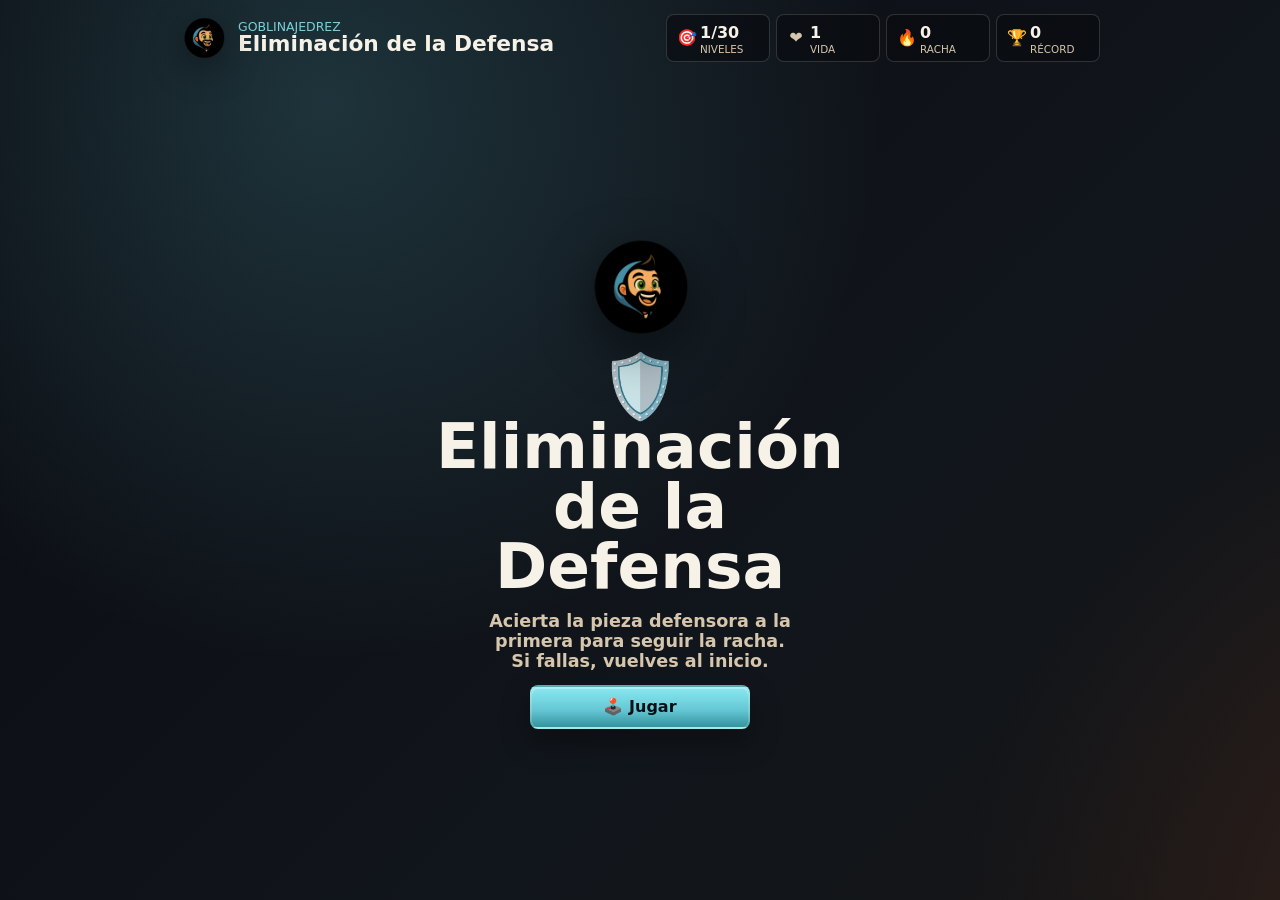
==== commit 69dbcda3: "Mejora progreso y feedback visual" ====
--- a/index-local.html
+++ b/index-local.html
@@ -718,6 +718,101 @@
   border-radius: inherit;
   box-shadow: 0 0 18px rgba(145, 230, 165, 0.35);
 }
+
+.capture-badge {
+  position: absolute;
+  z-index: 8;
+  display: grid;
+  place-items: center;
+  width: 7.5%;
+  height: 7.5%;
+  border-radius: 999px;
+  background: transparent;
+  box-shadow: none;
+  font-size: clamp(0.7rem, 2.5vmin, 1.2rem);
+  filter: drop-shadow(0 2px 3px rgba(0, 0, 0, 0.42));
+  pointer-events: none;
+  transform: translate(22%, -122%);
+  animation: swordPop 650ms cubic-bezier(.2, 1.6, .4, 1);
+}
+
+.exposed-badge {
+  position: absolute;
+  z-index: 7;
+  display: grid;
+  place-items: center;
+  width: 13%;
+  height: 13%;
+  font-size: clamp(1.35rem, 5.5vmin, 2.8rem);
+  pointer-events: none;
+  opacity: 0.95;
+  transform: translate(-50%, -50%);
+  filter: drop-shadow(0 0 7px rgba(255, 238, 158, 0.95)) drop-shadow(0 0 18px rgba(255, 112, 47, 0.85));
+  animation: exposedPop 1200ms cubic-bezier(.15, 1.2, .35, 1) both;
+}
+
+.exposed-badge::before,
+.exposed-badge::after {
+  content: "";
+  position: absolute;
+  inset: -18%;
+  border: 3px solid rgba(255, 196, 88, 0.85);
+  border-radius: 50%;
+  animation: blastRing 1100ms ease-out both;
+}
+
+.exposed-badge::after {
+  inset: -36%;
+  border-width: 2px;
+  border-color: rgba(255, 105, 55, 0.65);
+  animation-delay: 100ms;
+}
+
+.victory-overlay {
+  position: absolute;
+  inset: 0;
+  z-index: 20;
+  display: grid;
+  place-items: center;
+  padding: 18px;
+  background: radial-gradient(circle, rgba(24, 61, 52, 0.82), rgba(5, 7, 10, 0.94));
+  backdrop-filter: blur(7px);
+}
+
+.victory-card {
+  width: min(100%, 520px);
+  display: grid;
+  justify-items: center;
+  gap: 12px;
+  padding: clamp(24px, 6vmin, 48px);
+  border: 1px solid rgba(255, 243, 189, 0.45);
+  border-radius: 18px;
+  background: linear-gradient(145deg, rgba(127, 205, 216, 0.18), rgba(9, 11, 16, 0.92));
+  box-shadow: 0 24px 90px rgba(0, 0, 0, 0.55), 0 0 55px rgba(145, 230, 165, 0.18);
+  text-align: center;
+  animation: victoryIn 650ms cubic-bezier(.2, 1.25, .4, 1);
+}
+
+.victory-trophy {
+  display: grid;
+  place-items: center;
+  width: clamp(72px, 17vmin, 112px);
+  aspect-ratio: 1;
+  border: 3px solid var(--gold);
+  border-radius: 50%;
+  background: linear-gradient(145deg, #fff3bd, #dba940);
+  color: #42300b;
+  box-shadow: 0 0 34px rgba(255, 243, 189, 0.3);
+  font-size: clamp(2.5rem, 8vmin, 4.5rem);
+  animation: trophyFloat 1.8s ease-in-out infinite;
+}
+
+.victory-card p,
+.victory-card h2,
+.victory-card span { margin: 0; }
+.victory-card p { color: var(--green); font-weight: 950; letter-spacing: 0.12em; }
+.victory-card h2 { color: var(--gold); font-size: clamp(1.8rem, 6vmin, 3.5rem); line-height: 1; }
+.victory-card span { max-width: 390px; color: var(--muted); font-weight: 750; line-height: 1.45; }
 
 .cg-wrap {
   width: 100%;
@@ -893,6 +988,30 @@
   }
 }
 
+@keyframes swordPop {
+  0% { opacity: 0; transform: translate(22%, -122%) scale(0) rotate(-35deg); }
+  70% { opacity: 1; transform: translate(22%, -122%) scale(1.2) rotate(8deg); }
+  100% { transform: translate(22%, -122%) scale(1) rotate(0); }
+}
+
+@keyframes exposedPop {
+  0% { opacity: 0; transform: translate(-50%, -50%) scale(0.2) rotate(-15deg); }
+  35% { opacity: 1; transform: translate(-50%, -50%) scale(1.35) rotate(8deg); }
+  62% { transform: translate(-50%, -50%) scale(0.92) rotate(-3deg); }
+  82% { transform: translate(-50%, -50%) scale(1.12) rotate(2deg); }
+  100% { opacity: 0.88; transform: translate(-50%, -50%) scale(1) rotate(0); }
+}
+
+@keyframes blastRing {
+  0% { opacity: 0.95; transform: scale(0.2); }
+  100% { opacity: 0; transform: scale(1.8); }
+}
+
+@keyframes trophyFloat {
+  0%, 100% { transform: translateY(0) rotate(-3deg); }
+  50% { transform: translateY(-10px) rotate(3deg); }
+}
+
 @media (max-width: 740px) {
   body {
     padding: 6px;
@@ -1018,7 +1137,7 @@
           </div>
         </div>
         <div class="stats" aria-label="Progreso">
-          <span><em aria-hidden="true">⏱️</em><b id="timeCounter">60</b><small>Tiempo</small></span>
+          <span><em aria-hidden="true">🎯</em><b id="levelCounter">1/30</b><small>Niveles</small></span>
           <span><em aria-hidden="true">❤️</em><b id="lifeCounter">1</b><small>Vida</small></span>
           <span><em aria-hidden="true">🔥</em><b id="streakCounter">0</b><small>Racha</small></span>
           <span><em aria-hidden="true">🏆</em><b id="bestCounter">0</b><small>Récord</small></span>
@@ -1037,7 +1156,7 @@
       <section class="play-screen hidden" id="playScreen" aria-label="Reto">
         <div class="question-row">
           <button class="ghost-button" id="backButton" type="button">← Inicio</button>
-          <p id="questionText">Toca la pieza defensora.</p>
+          <p id="questionText"></p>
         </div>
 
         <div class="board-stage" id="boardStage">
@@ -1050,7 +1169,7 @@
         </div>
 
         <div class="result-panel" id="resultPanel" aria-live="polite">
-          <strong id="resultTitle">Pulsa la pieza defensora.</strong>
+          <strong id="resultTitle"></strong>
           <p id="resultText"></p>
         </div>
       </section>
@@ -1330,12 +1449,19 @@
   const STORAGE_KEY = "goblin-elimina-defensa-run";
   const allLevels = window.levels || [];
   const playableLevels = allLevels.filter((level) => level.fen && level.firstMove && !level.locked);
+  const exposedSquares = {
+    1: "h7", 2: "d5", 3: "c2", 4: "f5", 5: "d7",
+    6: "f5", 7: "b4", 8: "d7", 9: "g4",
+    10: "h7", 11: "e7", 12: "f6", 13: "b2", 14: "d7",
+    15: "d7", 16: "g4", 17: "e7", 18: "b6", 19: "d7",
+    20: "d6", 21: "d5", 22: "b4"
+  };
 
   const startScreen = document.getElementById("startScreen");
   const playScreen = document.getElementById("playScreen");
   const playButton = document.getElementById("playButton");
   const backButton = document.getElementById("backButton");
-  const timeCounter = document.getElementById("timeCounter");
+  const levelCounter = document.getElementById("levelCounter");
   const lifeCounter = document.getElementById("lifeCounter");
   const streakCounter = document.getElementById("streakCounter");
   const bestCounter = document.getElementById("bestCounter");
@@ -1349,6 +1475,25 @@
   const tutorialBadge = document.getElementById("tutorialBadge");
   const particleCanvas = document.getElementById("particles");
   const particleCtx = particleCanvas.getContext("2d");
+  const captureBadge = document.createElement("div");
+  captureBadge.className = "capture-badge hidden";
+  captureBadge.textContent = "⚔️";
+  boardWrap.appendChild(captureBadge);
+  const exposedBadge = document.createElement("div");
+  exposedBadge.className = "exposed-badge hidden";
+  exposedBadge.textContent = "☠️";
+  boardWrap.appendChild(exposedBadge);
+  const victoryOverlay = document.createElement("div");
+  victoryOverlay.className = "victory-overlay hidden";
+  victoryOverlay.innerHTML = `
+    <div class="victory-card">
+      <div class="victory-trophy" aria-hidden="true">★</div>
+      <p>¡MISIÓN CUMPLIDA!</p>
+      <h2>¡Enhorabuena, campeón!</h2>
+      <span>Has encontrado y eliminado las 30 defensas. Tu visión táctica está más afilada que nunca.</span>
+      <button class="primary-button" id="replayButton" type="button">Jugar otra vez</button>
+    </div>`;
+  playScreen.appendChild(victoryOverlay);
 
   let ground = null;
   let audioCtx = null;
@@ -1358,8 +1503,6 @@
   let targetSquare = null;
   let solved = false;
   let streak = 0;
-  let timeLeft = 60;
-  let timerId = null;
   let autoAdvanceId = null;
   let challengeStartedAt = 0;
   let particles = [];
@@ -1384,7 +1527,7 @@
   }
 
   function updateHud() {
-    timeCounter.textContent = String(timeLeft);
+    levelCounter.textContent = `${Math.min(activeIndex + 1, playableLevels.length)}/${playableLevels.length}`;
     lifeCounter.textContent = "1";
     streakCounter.textContent = String(streak);
     bestCounter.textContent = String(progress.bestStreak);
@@ -1454,6 +1597,12 @@
     setTimeout(() => playTone(118, 0.16, "square", 0.05), 90);
   }
 
+  function playVictorySound() {
+    [523, 659, 784, 1047].forEach((frequency, index) => {
+      setTimeout(() => playTone(frequency, 0.34, "triangle", 0.09), index * 135);
+    });
+  }
+
   function computeFirstMove(level) {
     const chess = new Chess(level.fen);
     const move = chess.move(level.firstMove);
@@ -1468,7 +1617,6 @@
   }
 
   function showStartScreen() {
-    stopTimer();
     clearAutoAdvance();
     activeLevel = null;
     activeMove = null;
@@ -1482,15 +1630,17 @@
     startScreen.classList.remove("hidden");
     playScreen.classList.add("hidden");
     tutorialBadge.classList.add("hidden");
+    captureBadge.classList.add("hidden");
+    exposedBadge.classList.add("hidden");
+    victoryOverlay.classList.add("hidden");
     feedbackMsg.className = "feedback-msg";
-    timeLeft = 60;
+    activeIndex = 0;
     updateHud();
   }
 
   function startRun() {
     ensureAudio();
     streak = 0;
-    timeLeft = 60;
     activeIndex = 0;
     startChallenge(activeIndex);
   }
@@ -1510,13 +1660,14 @@
     challengeStartedAt = performance.now();
     particles = [];
     clearParticles();
-    stopTimer();
-
     startScreen.classList.add("hidden");
     playScreen.classList.remove("hidden");
     tutorialBadge.classList.add("hidden");
-    questionText.textContent = "Toca la pieza defensora.";
-    resultTitle.textContent = "Toca la pieza defensora.";
+    captureBadge.classList.add("hidden");
+    exposedBadge.classList.add("hidden");
+    victoryOverlay.classList.add("hidden");
+    questionText.textContent = "";
+    resultTitle.textContent = "";
     resultText.textContent = "";
     resultPanel.classList.remove("solved");
     feedbackMsg.className = "feedback-msg";
@@ -1556,24 +1707,6 @@
     });
 
     applyTutorial();
-    startTimer();
-  }
-
-  function startTimer() {
-    updateHud();
-    timerId = setInterval(() => {
-      if (solved) return;
-      timeLeft = Math.max(0, timeLeft - 1);
-      updateHud();
-      if (timeLeft <= 0) handleTimeout();
-    }, 1000);
-  }
-
-  function stopTimer() {
-    if (timerId) {
-      clearInterval(timerId);
-      timerId = null;
-    }
   }
 
   function handleSquareClick(square) {
@@ -1589,32 +1722,32 @@
 
   function handleCorrect(square) {
     solved = true;
-    stopTimer();
     tutorialBadge.classList.add("hidden");
     streak += 1;
-    const bonus = performance.now() - challengeStartedAt <= 3000 ? 5 : 2;
-    timeLeft += bonus;
     progress.perfectSolved += 1;
     progress.bestStreak = Math.max(progress.bestStreak, streak);
     saveProgress();
 
     setHighlight(square, "correct-square");
     animatePiece(square, "piece-correct", 900);
-    showFeedback(`✓ +${bonus}s`, true);
+    showCaptureBadge(square);
+    ground.setAutoShapes([{ orig: activeMove.from, dest: activeMove.to, brush: "green" }]);
+    const exposedSquare = exposedSquares[activeLevel.id];
+    if (exposedSquare) setTimeout(() => showExposedBadge(exposedSquare), 420);
+    showFeedback("✓ Correcto", true);
     playSuccessSound();
     spawnParticles(square, 42, "#91e6a5");
     boardWrap.classList.remove("pulse");
     void boardWrap.offsetWidth;
     boardWrap.classList.add("pulse");
-    resultTitle.textContent = `Racha ${streak}`;
-    resultText.textContent = "";
+    resultTitle.textContent = "¡Defensa eliminada!";
+    resultText.textContent = `Jugada: ${activeLevel.firstMove}`;
     updateHud();
-    autoAdvanceId = setTimeout(continueRun, 760);
+    autoAdvanceId = setTimeout(continueRun, 1500);
   }
 
   function handleWrong(square) {
     solved = true;
-    stopTimer();
     tutorialBadge.classList.add("hidden");
     setHighlight(square, "wrong-square");
     animatePiece(square, "piece-wrong", 340);
@@ -1626,7 +1759,6 @@
     resultTitle.textContent = "❌ Fallo";
     resultText.textContent = "";
     streak = 0;
-    timeLeft = 60;
     updateHud();
     setTimeout(() => {
       activeIndex = 0;
@@ -1634,31 +1766,22 @@
     }, 950);
   }
 
-  function handleTimeout() {
-    if (solved) return;
-    solved = true;
-    stopTimer();
-    tutorialBadge.classList.add("hidden");
-    showFeedback("⏱️ Tiempo", false);
-    playErrorSound();
-    boardWrap.classList.remove("shake");
-    void boardWrap.offsetWidth;
-    boardWrap.classList.add("shake");
-    resultTitle.textContent = "⏱️ Tiempo agotado";
-    resultText.textContent = "";
-    streak = 0;
-    timeLeft = 60;
-    updateHud();
-    setTimeout(() => {
-      activeIndex = 0;
-      startChallenge(activeIndex);
-    }, 950);
-  }
-
   function continueRun() {
     clearAutoAdvance();
     activeIndex += 1;
-    if (activeIndex >= playableLevels.length) activeIndex = 0;
+    if (activeIndex >= playableLevels.length) {
+      activeIndex = playableLevels.length - 1;
+      updateHud();
+      questionText.textContent = "¡Has completado todos los niveles!";
+      resultTitle.textContent = "¡Enhorabuena!";
+      resultText.textContent = "Has completado los 30 niveles.";
+      resultPanel.classList.add("solved");
+      showFeedback("¡Enhorabuena!", true);
+      victoryOverlay.classList.remove("hidden");
+      playVictorySound();
+      spawnVictoryParticles();
+      return;
+    }
     startChallenge(activeIndex);
   }
 
@@ -1692,6 +1815,39 @@
     tutorialBadge.style.left = `${point.x}%`;
     tutorialBadge.style.top = `${point.y}%`;
     tutorialBadge.classList.remove("hidden");
+  }
+
+  function showCaptureBadge(square) {
+    const point = squarePoint(square);
+    captureBadge.style.left = `${point.x}%`;
+    captureBadge.style.top = `${point.y}%`;
+    captureBadge.classList.remove("hidden");
+  }
+
+  function showExposedBadge(square) {
+    if (!solved || exposedSquares[activeLevel?.id] !== square) return;
+    const point = squarePoint(square);
+    exposedBadge.style.left = `${point.x}%`;
+    exposedBadge.style.top = `${point.y}%`;
+    exposedBadge.classList.remove("hidden");
+    spawnParticles(square, 34, "#ff9b55");
+  }
+
+  function spawnVictoryParticles() {
+    resizeParticles();
+    const colors = ["#91e6a5", "#fff3bd", "#7fcdd8", "#ff7a45", "#ff7680"];
+    for (let i = 0; i < 150; i++) {
+      particles.push({
+        x: Math.random() * particleCanvas.width,
+        y: -20 - Math.random() * particleCanvas.height * 0.35,
+        vx: -1.8 + Math.random() * 3.6,
+        vy: 2.5 + Math.random() * 5,
+        life: 1,
+        decay: 0.004 + Math.random() * 0.006,
+        size: 4 + Math.random() * 8,
+        color: colors[i % colors.length]
+      });
+    }
   }
 
   function clearPieceEffects() {
@@ -1816,6 +1972,7 @@
 
   playButton.addEventListener("click", startRun);
   backButton.addEventListener("click", showStartScreen);
+  victoryOverlay.querySelector("#replayButton").addEventListener("click", startRun);
   window.addEventListener("resize", resizeParticles);
 
   updateHud();
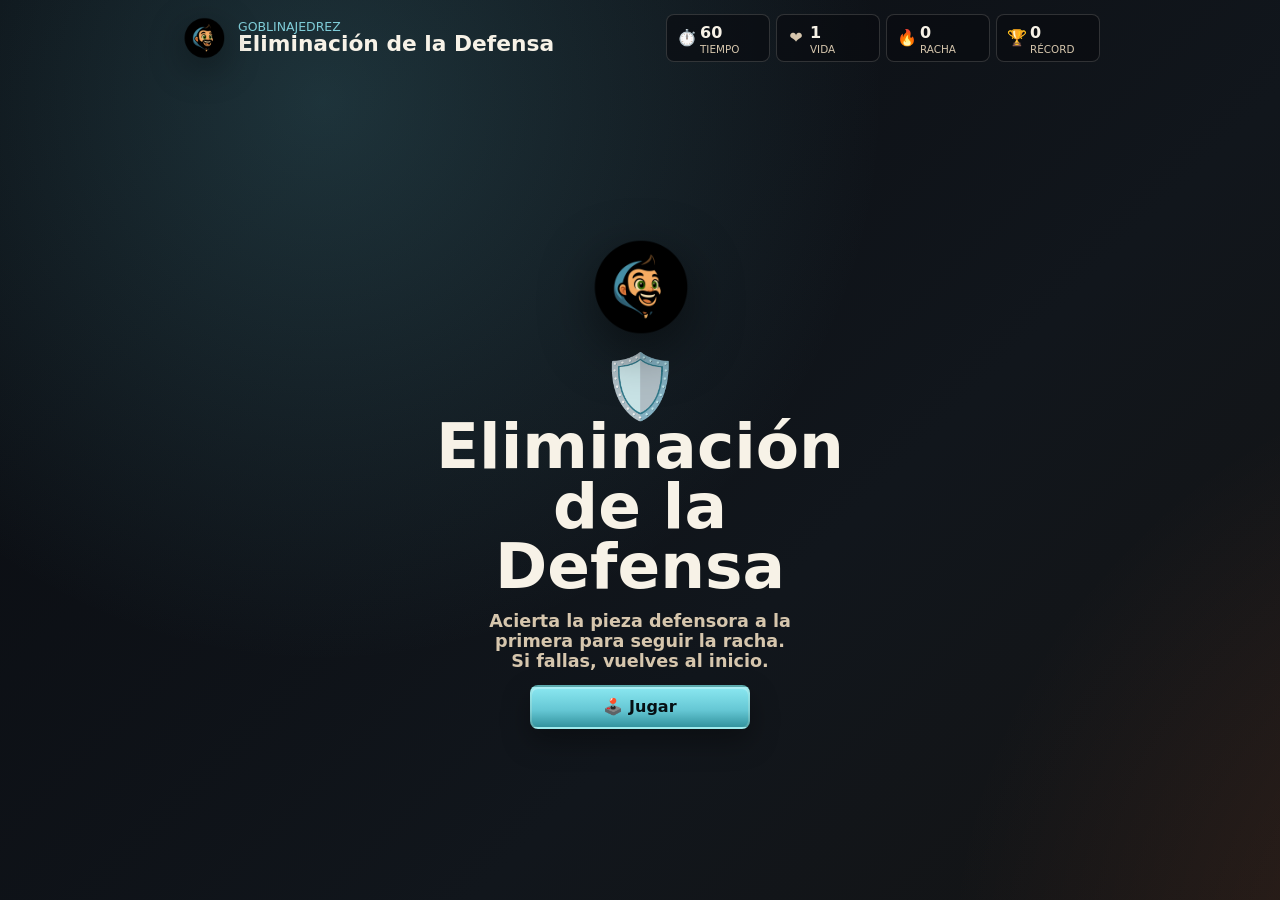
==== commit a7266f94: "Revert "Mejora progreso y feedback visual" This reverts commit 69dbcda36e1dc6e914969996a61da27e19bd0" ====
--- a/index-local.html
+++ b/index-local.html
@@ -718,101 +718,6 @@
   border-radius: inherit;
   box-shadow: 0 0 18px rgba(145, 230, 165, 0.35);
 }
-
-.capture-badge {
-  position: absolute;
-  z-index: 8;
-  display: grid;
-  place-items: center;
-  width: 7.5%;
-  height: 7.5%;
-  border-radius: 999px;
-  background: transparent;
-  box-shadow: none;
-  font-size: clamp(0.7rem, 2.5vmin, 1.2rem);
-  filter: drop-shadow(0 2px 3px rgba(0, 0, 0, 0.42));
-  pointer-events: none;
-  transform: translate(22%, -122%);
-  animation: swordPop 650ms cubic-bezier(.2, 1.6, .4, 1);
-}
-
-.exposed-badge {
-  position: absolute;
-  z-index: 7;
-  display: grid;
-  place-items: center;
-  width: 13%;
-  height: 13%;
-  font-size: clamp(1.35rem, 5.5vmin, 2.8rem);
-  pointer-events: none;
-  opacity: 0.95;
-  transform: translate(-50%, -50%);
-  filter: drop-shadow(0 0 7px rgba(255, 238, 158, 0.95)) drop-shadow(0 0 18px rgba(255, 112, 47, 0.85));
-  animation: exposedPop 1200ms cubic-bezier(.15, 1.2, .35, 1) both;
-}
-
-.exposed-badge::before,
-.exposed-badge::after {
-  content: "";
-  position: absolute;
-  inset: -18%;
-  border: 3px solid rgba(255, 196, 88, 0.85);
-  border-radius: 50%;
-  animation: blastRing 1100ms ease-out both;
-}
-
-.exposed-badge::after {
-  inset: -36%;
-  border-width: 2px;
-  border-color: rgba(255, 105, 55, 0.65);
-  animation-delay: 100ms;
-}
-
-.victory-overlay {
-  position: absolute;
-  inset: 0;
-  z-index: 20;
-  display: grid;
-  place-items: center;
-  padding: 18px;
-  background: radial-gradient(circle, rgba(24, 61, 52, 0.82), rgba(5, 7, 10, 0.94));
-  backdrop-filter: blur(7px);
-}
-
-.victory-card {
-  width: min(100%, 520px);
-  display: grid;
-  justify-items: center;
-  gap: 12px;
-  padding: clamp(24px, 6vmin, 48px);
-  border: 1px solid rgba(255, 243, 189, 0.45);
-  border-radius: 18px;
-  background: linear-gradient(145deg, rgba(127, 205, 216, 0.18), rgba(9, 11, 16, 0.92));
-  box-shadow: 0 24px 90px rgba(0, 0, 0, 0.55), 0 0 55px rgba(145, 230, 165, 0.18);
-  text-align: center;
-  animation: victoryIn 650ms cubic-bezier(.2, 1.25, .4, 1);
-}
-
-.victory-trophy {
-  display: grid;
-  place-items: center;
-  width: clamp(72px, 17vmin, 112px);
-  aspect-ratio: 1;
-  border: 3px solid var(--gold);
-  border-radius: 50%;
-  background: linear-gradient(145deg, #fff3bd, #dba940);
-  color: #42300b;
-  box-shadow: 0 0 34px rgba(255, 243, 189, 0.3);
-  font-size: clamp(2.5rem, 8vmin, 4.5rem);
-  animation: trophyFloat 1.8s ease-in-out infinite;
-}
-
-.victory-card p,
-.victory-card h2,
-.victory-card span { margin: 0; }
-.victory-card p { color: var(--green); font-weight: 950; letter-spacing: 0.12em; }
-.victory-card h2 { color: var(--gold); font-size: clamp(1.8rem, 6vmin, 3.5rem); line-height: 1; }
-.victory-card span { max-width: 390px; color: var(--muted); font-weight: 750; line-height: 1.45; }
 
 .cg-wrap {
   width: 100%;
@@ -988,30 +893,6 @@
   }
 }
 
-@keyframes swordPop {
-  0% { opacity: 0; transform: translate(22%, -122%) scale(0) rotate(-35deg); }
-  70% { opacity: 1; transform: translate(22%, -122%) scale(1.2) rotate(8deg); }
-  100% { transform: translate(22%, -122%) scale(1) rotate(0); }
-}
-
-@keyframes exposedPop {
-  0% { opacity: 0; transform: translate(-50%, -50%) scale(0.2) rotate(-15deg); }
-  35% { opacity: 1; transform: translate(-50%, -50%) scale(1.35) rotate(8deg); }
-  62% { transform: translate(-50%, -50%) scale(0.92) rotate(-3deg); }
-  82% { transform: translate(-50%, -50%) scale(1.12) rotate(2deg); }
-  100% { opacity: 0.88; transform: translate(-50%, -50%) scale(1) rotate(0); }
-}
-
-@keyframes blastRing {
-  0% { opacity: 0.95; transform: scale(0.2); }
-  100% { opacity: 0; transform: scale(1.8); }
-}
-
-@keyframes trophyFloat {
-  0%, 100% { transform: translateY(0) rotate(-3deg); }
-  50% { transform: translateY(-10px) rotate(3deg); }
-}
-
 @media (max-width: 740px) {
   body {
     padding: 6px;
@@ -1137,7 +1018,7 @@
           </div>
         </div>
         <div class="stats" aria-label="Progreso">
-          <span><em aria-hidden="true">🎯</em><b id="levelCounter">1/30</b><small>Niveles</small></span>
+          <span><em aria-hidden="true">⏱️</em><b id="timeCounter">60</b><small>Tiempo</small></span>
           <span><em aria-hidden="true">❤️</em><b id="lifeCounter">1</b><small>Vida</small></span>
           <span><em aria-hidden="true">🔥</em><b id="streakCounter">0</b><small>Racha</small></span>
           <span><em aria-hidden="true">🏆</em><b id="bestCounter">0</b><small>Récord</small></span>
@@ -1156,7 +1037,7 @@
       <section class="play-screen hidden" id="playScreen" aria-label="Reto">
         <div class="question-row">
           <button class="ghost-button" id="backButton" type="button">← Inicio</button>
-          <p id="questionText"></p>
+          <p id="questionText">Toca la pieza defensora.</p>
         </div>
 
         <div class="board-stage" id="boardStage">
@@ -1169,7 +1050,7 @@
         </div>
 
         <div class="result-panel" id="resultPanel" aria-live="polite">
-          <strong id="resultTitle"></strong>
+          <strong id="resultTitle">Pulsa la pieza defensora.</strong>
           <p id="resultText"></p>
         </div>
       </section>
@@ -1449,19 +1330,12 @@
   const STORAGE_KEY = "goblin-elimina-defensa-run";
   const allLevels = window.levels || [];
   const playableLevels = allLevels.filter((level) => level.fen && level.firstMove && !level.locked);
-  const exposedSquares = {
-    1: "h7", 2: "d5", 3: "c2", 4: "f5", 5: "d7",
-    6: "f5", 7: "b4", 8: "d7", 9: "g4",
-    10: "h7", 11: "e7", 12: "f6", 13: "b2", 14: "d7",
-    15: "d7", 16: "g4", 17: "e7", 18: "b6", 19: "d7",
-    20: "d6", 21: "d5", 22: "b4"
-  };
 
   const startScreen = document.getElementById("startScreen");
   const playScreen = document.getElementById("playScreen");
   const playButton = document.getElementById("playButton");
   const backButton = document.getElementById("backButton");
-  const levelCounter = document.getElementById("levelCounter");
+  const timeCounter = document.getElementById("timeCounter");
   const lifeCounter = document.getElementById("lifeCounter");
   const streakCounter = document.getElementById("streakCounter");
   const bestCounter = document.getElementById("bestCounter");
@@ -1475,25 +1349,6 @@
   const tutorialBadge = document.getElementById("tutorialBadge");
   const particleCanvas = document.getElementById("particles");
   const particleCtx = particleCanvas.getContext("2d");
-  const captureBadge = document.createElement("div");
-  captureBadge.className = "capture-badge hidden";
-  captureBadge.textContent = "⚔️";
-  boardWrap.appendChild(captureBadge);
-  const exposedBadge = document.createElement("div");
-  exposedBadge.className = "exposed-badge hidden";
-  exposedBadge.textContent = "☠️";
-  boardWrap.appendChild(exposedBadge);
-  const victoryOverlay = document.createElement("div");
-  victoryOverlay.className = "victory-overlay hidden";
-  victoryOverlay.innerHTML = `
-    <div class="victory-card">
-      <div class="victory-trophy" aria-hidden="true">★</div>
-      <p>¡MISIÓN CUMPLIDA!</p>
-      <h2>¡Enhorabuena, campeón!</h2>
-      <span>Has encontrado y eliminado las 30 defensas. Tu visión táctica está más afilada que nunca.</span>
-      <button class="primary-button" id="replayButton" type="button">Jugar otra vez</button>
-    </div>`;
-  playScreen.appendChild(victoryOverlay);
 
   let ground = null;
   let audioCtx = null;
@@ -1503,6 +1358,8 @@
   let targetSquare = null;
   let solved = false;
   let streak = 0;
+  let timeLeft = 60;
+  let timerId = null;
   let autoAdvanceId = null;
   let challengeStartedAt = 0;
   let particles = [];
@@ -1527,7 +1384,7 @@
   }
 
   function updateHud() {
-    levelCounter.textContent = `${Math.min(activeIndex + 1, playableLevels.length)}/${playableLevels.length}`;
+    timeCounter.textContent = String(timeLeft);
     lifeCounter.textContent = "1";
     streakCounter.textContent = String(streak);
     bestCounter.textContent = String(progress.bestStreak);
@@ -1597,12 +1454,6 @@
     setTimeout(() => playTone(118, 0.16, "square", 0.05), 90);
   }
 
-  function playVictorySound() {
-    [523, 659, 784, 1047].forEach((frequency, index) => {
-      setTimeout(() => playTone(frequency, 0.34, "triangle", 0.09), index * 135);
-    });
-  }
-
   function computeFirstMove(level) {
     const chess = new Chess(level.fen);
     const move = chess.move(level.firstMove);
@@ -1617,6 +1468,7 @@
   }
 
   function showStartScreen() {
+    stopTimer();
     clearAutoAdvance();
     activeLevel = null;
     activeMove = null;
@@ -1630,17 +1482,15 @@
     startScreen.classList.remove("hidden");
     playScreen.classList.add("hidden");
     tutorialBadge.classList.add("hidden");
-    captureBadge.classList.add("hidden");
-    exposedBadge.classList.add("hidden");
-    victoryOverlay.classList.add("hidden");
     feedbackMsg.className = "feedback-msg";
-    activeIndex = 0;
+    timeLeft = 60;
     updateHud();
   }
 
   function startRun() {
     ensureAudio();
     streak = 0;
+    timeLeft = 60;
     activeIndex = 0;
     startChallenge(activeIndex);
   }
@@ -1660,14 +1510,13 @@
     challengeStartedAt = performance.now();
     particles = [];
     clearParticles();
+    stopTimer();
+
     startScreen.classList.add("hidden");
     playScreen.classList.remove("hidden");
     tutorialBadge.classList.add("hidden");
-    captureBadge.classList.add("hidden");
-    exposedBadge.classList.add("hidden");
-    victoryOverlay.classList.add("hidden");
-    questionText.textContent = "";
-    resultTitle.textContent = "";
+    questionText.textContent = "Toca la pieza defensora.";
+    resultTitle.textContent = "Toca la pieza defensora.";
     resultText.textContent = "";
     resultPanel.classList.remove("solved");
     feedbackMsg.className = "feedback-msg";
@@ -1707,6 +1556,24 @@
     });
 
     applyTutorial();
+    startTimer();
+  }
+
+  function startTimer() {
+    updateHud();
+    timerId = setInterval(() => {
+      if (solved) return;
+      timeLeft = Math.max(0, timeLeft - 1);
+      updateHud();
+      if (timeLeft <= 0) handleTimeout();
+    }, 1000);
+  }
+
+  function stopTimer() {
+    if (timerId) {
+      clearInterval(timerId);
+      timerId = null;
+    }
   }
 
   function handleSquareClick(square) {
@@ -1722,32 +1589,32 @@
 
   function handleCorrect(square) {
     solved = true;
+    stopTimer();
     tutorialBadge.classList.add("hidden");
     streak += 1;
+    const bonus = performance.now() - challengeStartedAt <= 3000 ? 5 : 2;
+    timeLeft += bonus;
     progress.perfectSolved += 1;
     progress.bestStreak = Math.max(progress.bestStreak, streak);
     saveProgress();
 
     setHighlight(square, "correct-square");
     animatePiece(square, "piece-correct", 900);
-    showCaptureBadge(square);
-    ground.setAutoShapes([{ orig: activeMove.from, dest: activeMove.to, brush: "green" }]);
-    const exposedSquare = exposedSquares[activeLevel.id];
-    if (exposedSquare) setTimeout(() => showExposedBadge(exposedSquare), 420);
-    showFeedback("✓ Correcto", true);
+    showFeedback(`✓ +${bonus}s`, true);
     playSuccessSound();
     spawnParticles(square, 42, "#91e6a5");
     boardWrap.classList.remove("pulse");
     void boardWrap.offsetWidth;
     boardWrap.classList.add("pulse");
-    resultTitle.textContent = "¡Defensa eliminada!";
-    resultText.textContent = `Jugada: ${activeLevel.firstMove}`;
+    resultTitle.textContent = `Racha ${streak}`;
+    resultText.textContent = "";
     updateHud();
-    autoAdvanceId = setTimeout(continueRun, 1500);
+    autoAdvanceId = setTimeout(continueRun, 760);
   }
 
   function handleWrong(square) {
     solved = true;
+    stopTimer();
     tutorialBadge.classList.add("hidden");
     setHighlight(square, "wrong-square");
     animatePiece(square, "piece-wrong", 340);
@@ -1759,6 +1626,7 @@
     resultTitle.textContent = "❌ Fallo";
     resultText.textContent = "";
     streak = 0;
+    timeLeft = 60;
     updateHud();
     setTimeout(() => {
       activeIndex = 0;
@@ -1766,22 +1634,31 @@
     }, 950);
   }
 
+  function handleTimeout() {
+    if (solved) return;
+    solved = true;
+    stopTimer();
+    tutorialBadge.classList.add("hidden");
+    showFeedback("⏱️ Tiempo", false);
+    playErrorSound();
+    boardWrap.classList.remove("shake");
+    void boardWrap.offsetWidth;
+    boardWrap.classList.add("shake");
+    resultTitle.textContent = "⏱️ Tiempo agotado";
+    resultText.textContent = "";
+    streak = 0;
+    timeLeft = 60;
+    updateHud();
+    setTimeout(() => {
+      activeIndex = 0;
+      startChallenge(activeIndex);
+    }, 950);
+  }
+
   function continueRun() {
     clearAutoAdvance();
     activeIndex += 1;
-    if (activeIndex >= playableLevels.length) {
-      activeIndex = playableLevels.length - 1;
-      updateHud();
-      questionText.textContent = "¡Has completado todos los niveles!";
-      resultTitle.textContent = "¡Enhorabuena!";
-      resultText.textContent = "Has completado los 30 niveles.";
-      resultPanel.classList.add("solved");
-      showFeedback("¡Enhorabuena!", true);
-      victoryOverlay.classList.remove("hidden");
-      playVictorySound();
-      spawnVictoryParticles();
-      return;
-    }
+    if (activeIndex >= playableLevels.length) activeIndex = 0;
     startChallenge(activeIndex);
   }
 
@@ -1815,39 +1692,6 @@
     tutorialBadge.style.left = `${point.x}%`;
     tutorialBadge.style.top = `${point.y}%`;
     tutorialBadge.classList.remove("hidden");
-  }
-
-  function showCaptureBadge(square) {
-    const point = squarePoint(square);
-    captureBadge.style.left = `${point.x}%`;
-    captureBadge.style.top = `${point.y}%`;
-    captureBadge.classList.remove("hidden");
-  }
-
-  function showExposedBadge(square) {
-    if (!solved || exposedSquares[activeLevel?.id] !== square) return;
-    const point = squarePoint(square);
-    exposedBadge.style.left = `${point.x}%`;
-    exposedBadge.style.top = `${point.y}%`;
-    exposedBadge.classList.remove("hidden");
-    spawnParticles(square, 34, "#ff9b55");
-  }
-
-  function spawnVictoryParticles() {
-    resizeParticles();
-    const colors = ["#91e6a5", "#fff3bd", "#7fcdd8", "#ff7a45", "#ff7680"];
-    for (let i = 0; i < 150; i++) {
-      particles.push({
-        x: Math.random() * particleCanvas.width,
-        y: -20 - Math.random() * particleCanvas.height * 0.35,
-        vx: -1.8 + Math.random() * 3.6,
-        vy: 2.5 + Math.random() * 5,
-        life: 1,
-        decay: 0.004 + Math.random() * 0.006,
-        size: 4 + Math.random() * 8,
-        color: colors[i % colors.length]
-      });
-    }
   }
 
   function clearPieceEffects() {
@@ -1972,7 +1816,6 @@
 
   playButton.addEventListener("click", startRun);
   backButton.addEventListener("click", showStartScreen);
-  victoryOverlay.querySelector("#replayButton").addEventListener("click", startRun);
   window.addEventListener("resize", resizeParticles);
 
   updateHud();
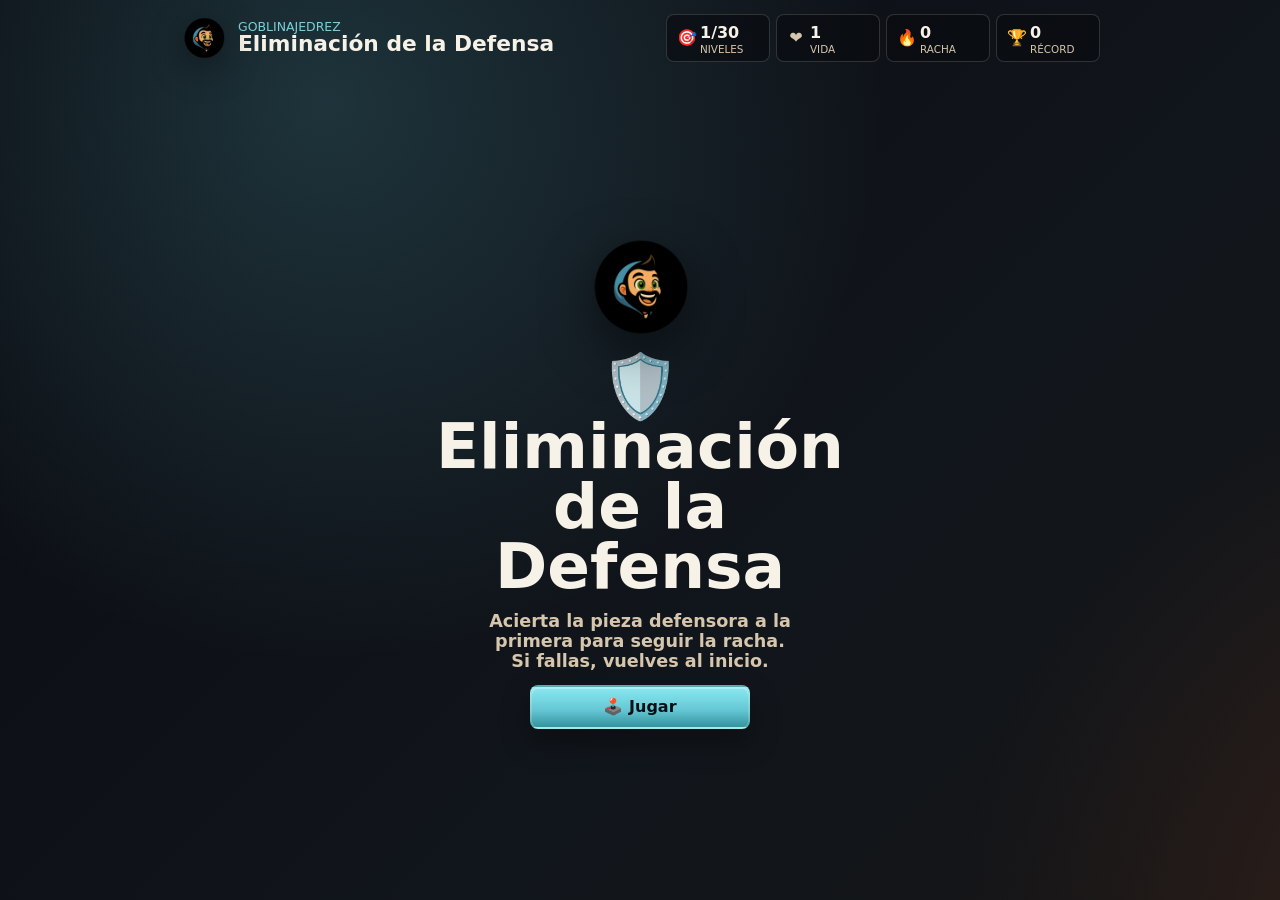
==== commit 7edd0e55: "Añade feedback táctico y progreso por niveles" ====
--- a/index-local.html
+++ b/index-local.html
@@ -635,7 +635,7 @@
 
 .play-screen {
   display: grid;
-  grid-template-rows: auto minmax(0, 1fr) auto;
+  grid-template-rows: auto minmax(0, 1fr);
   gap: clamp(7px, 1.3vmin, 12px);
 }
 
@@ -719,6 +719,101 @@
   box-shadow: 0 0 18px rgba(145, 230, 165, 0.35);
 }
 
+.capture-badge {
+  position: absolute;
+  z-index: 8;
+  display: grid;
+  place-items: center;
+  width: 7.5%;
+  height: 7.5%;
+  border-radius: 999px;
+  background: transparent;
+  box-shadow: none;
+  font-size: clamp(0.7rem, 2.5vmin, 1.2rem);
+  filter: drop-shadow(0 2px 3px rgba(0, 0, 0, 0.42));
+  pointer-events: none;
+  transform: translate(22%, -122%);
+  animation: swordPop 650ms cubic-bezier(.2, 1.6, .4, 1);
+}
+
+.exposed-badge {
+  position: absolute;
+  z-index: 7;
+  display: grid;
+  place-items: center;
+  width: 13%;
+  height: 13%;
+  font-size: clamp(1.35rem, 5.5vmin, 2.8rem);
+  pointer-events: none;
+  opacity: 0.95;
+  transform: translate(-50%, -50%);
+  filter: drop-shadow(0 0 7px rgba(255, 238, 158, 0.95)) drop-shadow(0 0 18px rgba(255, 112, 47, 0.85));
+  animation: exposedPop 1200ms cubic-bezier(.15, 1.2, .35, 1) both;
+}
+
+.exposed-badge::before,
+.exposed-badge::after {
+  content: "";
+  position: absolute;
+  inset: -18%;
+  border: 3px solid rgba(255, 196, 88, 0.85);
+  border-radius: 50%;
+  animation: blastRing 1100ms ease-out both;
+}
+
+.exposed-badge::after {
+  inset: -36%;
+  border-width: 2px;
+  border-color: rgba(255, 105, 55, 0.65);
+  animation-delay: 100ms;
+}
+
+.victory-overlay {
+  position: absolute;
+  inset: 0;
+  z-index: 20;
+  display: grid;
+  place-items: center;
+  padding: 18px;
+  background: radial-gradient(circle, rgba(24, 61, 52, 0.82), rgba(5, 7, 10, 0.94));
+  backdrop-filter: blur(7px);
+}
+
+.victory-card {
+  width: min(100%, 520px);
+  display: grid;
+  justify-items: center;
+  gap: 12px;
+  padding: clamp(24px, 6vmin, 48px);
+  border: 1px solid rgba(255, 243, 189, 0.45);
+  border-radius: 18px;
+  background: linear-gradient(145deg, rgba(127, 205, 216, 0.18), rgba(9, 11, 16, 0.92));
+  box-shadow: 0 24px 90px rgba(0, 0, 0, 0.55), 0 0 55px rgba(145, 230, 165, 0.18);
+  text-align: center;
+  animation: victoryIn 650ms cubic-bezier(.2, 1.25, .4, 1);
+}
+
+.victory-trophy {
+  display: grid;
+  place-items: center;
+  width: clamp(72px, 17vmin, 112px);
+  aspect-ratio: 1;
+  border: 3px solid var(--gold);
+  border-radius: 50%;
+  background: linear-gradient(145deg, #fff3bd, #dba940);
+  color: #42300b;
+  box-shadow: 0 0 34px rgba(255, 243, 189, 0.3);
+  font-size: clamp(2.5rem, 8vmin, 4.5rem);
+  animation: trophyFloat 1.8s ease-in-out infinite;
+}
+
+.victory-card p,
+.victory-card h2,
+.victory-card span { margin: 0; }
+.victory-card p { color: var(--green); font-weight: 950; letter-spacing: 0.12em; }
+.victory-card h2 { color: var(--gold); font-size: clamp(1.8rem, 6vmin, 3.5rem); line-height: 1; }
+.victory-card span { max-width: 390px; color: var(--muted); font-weight: 750; line-height: 1.45; }
+
 .cg-wrap {
   width: 100%;
   height: 100%;
@@ -755,7 +850,6 @@
 
 #board piece.piece-correct {
   animation: pieceCorrect 760ms ease-out;
-  filter: drop-shadow(0 0 16px rgba(145, 230, 165, 0.95)) drop-shadow(0 0 34px rgba(127, 205, 216, 0.55));
 }
 
 .feedback-msg {
@@ -805,7 +899,7 @@
 }
 
 .result-panel {
-  display: grid;
+  display: none;
   grid-template-columns: minmax(0, 1fr);
   align-items: center;
   gap: 8px 12px;
@@ -865,9 +959,8 @@
 }
 
 @keyframes pieceCorrect {
-  0% { transform: translate(var(--cg-tx, 0), var(--cg-ty, 0)) scale(1); }
-  35% { transform: translate(var(--cg-tx, 0), var(--cg-ty, 0)) scale(1.18); }
-  100% { transform: translate(var(--cg-tx, 0), var(--cg-ty, 0)) scale(1); }
+  0%, 100% { filter: drop-shadow(0 0 0 rgba(145, 230, 165, 0)); }
+  40% { filter: drop-shadow(0 0 18px rgba(145, 230, 165, 1)) drop-shadow(0 0 34px rgba(127, 205, 216, 0.72)); }
 }
 
 @keyframes victoryIn {
@@ -891,6 +984,30 @@
     transform: translate(-50%, -50%) scale(1.13);
     opacity: 1;
   }
+}
+
+@keyframes swordPop {
+  0% { opacity: 0; transform: translate(22%, -122%) scale(0) rotate(-35deg); }
+  70% { opacity: 1; transform: translate(22%, -122%) scale(1.2) rotate(8deg); }
+  100% { transform: translate(22%, -122%) scale(1) rotate(0); }
+}
+
+@keyframes exposedPop {
+  0% { opacity: 0; transform: translate(-50%, -50%) scale(0.2) rotate(-15deg); }
+  35% { opacity: 1; transform: translate(-50%, -50%) scale(1.35) rotate(8deg); }
+  62% { transform: translate(-50%, -50%) scale(0.92) rotate(-3deg); }
+  82% { transform: translate(-50%, -50%) scale(1.12) rotate(2deg); }
+  100% { opacity: 0.88; transform: translate(-50%, -50%) scale(1) rotate(0); }
+}
+
+@keyframes blastRing {
+  0% { opacity: 0.95; transform: scale(0.2); }
+  100% { opacity: 0; transform: scale(1.8); }
+}
+
+@keyframes trophyFloat {
+  0%, 100% { transform: translateY(0) rotate(-3deg); }
+  50% { transform: translateY(-10px) rotate(3deg); }
 }
 
 @media (max-width: 740px) {
@@ -1018,7 +1135,7 @@
           </div>
         </div>
         <div class="stats" aria-label="Progreso">
-          <span><em aria-hidden="true">⏱️</em><b id="timeCounter">60</b><small>Tiempo</small></span>
+          <span><em aria-hidden="true">🎯</em><b id="levelCounter">1/30</b><small>Niveles</small></span>
           <span><em aria-hidden="true">❤️</em><b id="lifeCounter">1</b><small>Vida</small></span>
           <span><em aria-hidden="true">🔥</em><b id="streakCounter">0</b><small>Racha</small></span>
           <span><em aria-hidden="true">🏆</em><b id="bestCounter">0</b><small>Récord</small></span>
@@ -1037,7 +1154,7 @@
       <section class="play-screen hidden" id="playScreen" aria-label="Reto">
         <div class="question-row">
           <button class="ghost-button" id="backButton" type="button">← Inicio</button>
-          <p id="questionText">Toca la pieza defensora.</p>
+          <p id="questionText"></p>
         </div>
 
         <div class="board-stage" id="boardStage">
@@ -1050,7 +1167,7 @@
         </div>
 
         <div class="result-panel" id="resultPanel" aria-live="polite">
-          <strong id="resultTitle">Pulsa la pieza defensora.</strong>
+          <strong id="resultTitle"></strong>
           <p id="resultText"></p>
         </div>
       </section>
@@ -1330,12 +1447,20 @@
   const STORAGE_KEY = "goblin-elimina-defensa-run";
   const allLevels = window.levels || [];
   const playableLevels = allLevels.filter((level) => level.fen && level.firstMove && !level.locked);
+  const exposedSquares = {
+    1: "h7", 2: "d5", 3: "c2", 4: "f5", 5: "d7",
+    6: "f5", 7: "b4", 8: "d7", 9: "g4",
+    10: "h7", 11: "e7", 12: "f6", 13: "b2", 14: "d7",
+    15: "d7", 16: "g4", 17: "e7", 18: "b6", 19: "d7",
+    20: "d6", 21: "d5", 22: "b4", 23: "g4", 24: "d2",
+    25: "h5", 26: "g4", 27: "g8", 28: "g4", 29: "d3", 30: "g4"
+  };
 
   const startScreen = document.getElementById("startScreen");
   const playScreen = document.getElementById("playScreen");
   const playButton = document.getElementById("playButton");
   const backButton = document.getElementById("backButton");
-  const timeCounter = document.getElementById("timeCounter");
+  const levelCounter = document.getElementById("levelCounter");
   const lifeCounter = document.getElementById("lifeCounter");
   const streakCounter = document.getElementById("streakCounter");
   const bestCounter = document.getElementById("bestCounter");
@@ -1349,6 +1474,23 @@
   const tutorialBadge = document.getElementById("tutorialBadge");
   const particleCanvas = document.getElementById("particles");
   const particleCtx = particleCanvas.getContext("2d");
+  const captureBadge = document.createElement("div");
+  captureBadge.className = "capture-badge hidden";
+  captureBadge.textContent = "⚔️";
+  boardWrap.appendChild(captureBadge);
+  const exposedBadge = document.createElement("div");
+  exposedBadge.className = "exposed-badge hidden";
+  exposedBadge.textContent = "☠️";
+  boardWrap.appendChild(exposedBadge);
+  const victoryOverlay = document.createElement("div");
+  victoryOverlay.className = "victory-overlay hidden";
+  victoryOverlay.innerHTML = `
+    <div class="victory-card">
+      <div class="victory-trophy" aria-hidden="true">★</div>
+      <h2>¡Enhorabuena!</h2>
+      <button class="primary-button" id="replayButton" type="button">Jugar otra vez</button>
+    </div>`;
+  playScreen.appendChild(victoryOverlay);
 
   let ground = null;
   let audioCtx = null;
@@ -1358,8 +1500,6 @@
   let targetSquare = null;
   let solved = false;
   let streak = 0;
-  let timeLeft = 60;
-  let timerId = null;
   let autoAdvanceId = null;
   let challengeStartedAt = 0;
   let particles = [];
@@ -1384,7 +1524,7 @@
   }
 
   function updateHud() {
-    timeCounter.textContent = String(timeLeft);
+    levelCounter.textContent = `${Math.min(activeIndex + 1, playableLevels.length)}/${playableLevels.length}`;
     lifeCounter.textContent = "1";
     streakCounter.textContent = String(streak);
     bestCounter.textContent = String(progress.bestStreak);
@@ -1454,6 +1594,12 @@
     setTimeout(() => playTone(118, 0.16, "square", 0.05), 90);
   }
 
+  function playVictorySound() {
+    [523, 659, 784, 1047].forEach((frequency, index) => {
+      setTimeout(() => playTone(frequency, 0.34, "triangle", 0.09), index * 135);
+    });
+  }
+
   function computeFirstMove(level) {
     const chess = new Chess(level.fen);
     const move = chess.move(level.firstMove);
@@ -1468,7 +1614,6 @@
   }
 
   function showStartScreen() {
-    stopTimer();
     clearAutoAdvance();
     activeLevel = null;
     activeMove = null;
@@ -1482,15 +1627,17 @@
     startScreen.classList.remove("hidden");
     playScreen.classList.add("hidden");
     tutorialBadge.classList.add("hidden");
+    captureBadge.classList.add("hidden");
+    exposedBadge.classList.add("hidden");
+    victoryOverlay.classList.add("hidden");
     feedbackMsg.className = "feedback-msg";
-    timeLeft = 60;
+    activeIndex = 0;
     updateHud();
   }
 
   function startRun() {
     ensureAudio();
     streak = 0;
-    timeLeft = 60;
     activeIndex = 0;
     startChallenge(activeIndex);
   }
@@ -1510,13 +1657,14 @@
     challengeStartedAt = performance.now();
     particles = [];
     clearParticles();
-    stopTimer();
-
     startScreen.classList.add("hidden");
     playScreen.classList.remove("hidden");
     tutorialBadge.classList.add("hidden");
-    questionText.textContent = "Toca la pieza defensora.";
-    resultTitle.textContent = "Toca la pieza defensora.";
+    captureBadge.classList.add("hidden");
+    exposedBadge.classList.add("hidden");
+    victoryOverlay.classList.add("hidden");
+    questionText.textContent = "";
+    resultTitle.textContent = "";
     resultText.textContent = "";
     resultPanel.classList.remove("solved");
     feedbackMsg.className = "feedback-msg";
@@ -1556,24 +1704,6 @@
     });
 
     applyTutorial();
-    startTimer();
-  }
-
-  function startTimer() {
-    updateHud();
-    timerId = setInterval(() => {
-      if (solved) return;
-      timeLeft = Math.max(0, timeLeft - 1);
-      updateHud();
-      if (timeLeft <= 0) handleTimeout();
-    }, 1000);
-  }
-
-  function stopTimer() {
-    if (timerId) {
-      clearInterval(timerId);
-      timerId = null;
-    }
   }
 
   function handleSquareClick(square) {
@@ -1589,32 +1719,32 @@
 
   function handleCorrect(square) {
     solved = true;
-    stopTimer();
     tutorialBadge.classList.add("hidden");
     streak += 1;
-    const bonus = performance.now() - challengeStartedAt <= 3000 ? 5 : 2;
-    timeLeft += bonus;
     progress.perfectSolved += 1;
     progress.bestStreak = Math.max(progress.bestStreak, streak);
     saveProgress();
 
     setHighlight(square, "correct-square");
     animatePiece(square, "piece-correct", 900);
-    showFeedback(`✓ +${bonus}s`, true);
+    showCaptureBadge(square);
+    ground.setAutoShapes([{ orig: activeMove.from, dest: activeMove.to, brush: "green" }]);
+    const exposedSquare = exposedSquares[activeLevel.id];
+    if (exposedSquare) setTimeout(() => showExposedBadge(exposedSquare), 420);
+    showFeedback("✓ Correcto", true);
     playSuccessSound();
     spawnParticles(square, 42, "#91e6a5");
     boardWrap.classList.remove("pulse");
     void boardWrap.offsetWidth;
     boardWrap.classList.add("pulse");
-    resultTitle.textContent = `Racha ${streak}`;
+    resultTitle.textContent = "";
     resultText.textContent = "";
     updateHud();
-    autoAdvanceId = setTimeout(continueRun, 760);
+    autoAdvanceId = setTimeout(continueRun, 1500);
   }
 
   function handleWrong(square) {
     solved = true;
-    stopTimer();
     tutorialBadge.classList.add("hidden");
     setHighlight(square, "wrong-square");
     animatePiece(square, "piece-wrong", 340);
@@ -1626,7 +1756,6 @@
     resultTitle.textContent = "❌ Fallo";
     resultText.textContent = "";
     streak = 0;
-    timeLeft = 60;
     updateHud();
     setTimeout(() => {
       activeIndex = 0;
@@ -1634,31 +1763,22 @@
     }, 950);
   }
 
-  function handleTimeout() {
-    if (solved) return;
-    solved = true;
-    stopTimer();
-    tutorialBadge.classList.add("hidden");
-    showFeedback("⏱️ Tiempo", false);
-    playErrorSound();
-    boardWrap.classList.remove("shake");
-    void boardWrap.offsetWidth;
-    boardWrap.classList.add("shake");
-    resultTitle.textContent = "⏱️ Tiempo agotado";
-    resultText.textContent = "";
-    streak = 0;
-    timeLeft = 60;
-    updateHud();
-    setTimeout(() => {
-      activeIndex = 0;
-      startChallenge(activeIndex);
-    }, 950);
-  }
-
   function continueRun() {
     clearAutoAdvance();
     activeIndex += 1;
-    if (activeIndex >= playableLevels.length) activeIndex = 0;
+    if (activeIndex >= playableLevels.length) {
+      activeIndex = playableLevels.length - 1;
+      updateHud();
+      questionText.textContent = "¡Has completado todos los niveles!";
+      resultTitle.textContent = "¡Enhorabuena!";
+      resultText.textContent = "Has completado los 30 niveles.";
+      resultPanel.classList.add("solved");
+      showFeedback("¡Enhorabuena!", true);
+      victoryOverlay.classList.remove("hidden");
+      playVictorySound();
+      spawnVictoryParticles();
+      return;
+    }
     startChallenge(activeIndex);
   }
 
@@ -1692,6 +1812,39 @@
     tutorialBadge.style.left = `${point.x}%`;
     tutorialBadge.style.top = `${point.y}%`;
     tutorialBadge.classList.remove("hidden");
+  }
+
+  function showCaptureBadge(square) {
+    const point = squarePoint(square);
+    captureBadge.style.left = `${point.x}%`;
+    captureBadge.style.top = `${point.y}%`;
+    captureBadge.classList.remove("hidden");
+  }
+
+  function showExposedBadge(square) {
+    if (!solved || exposedSquares[activeLevel?.id] !== square) return;
+    const point = squarePoint(square);
+    exposedBadge.style.left = `${point.x}%`;
+    exposedBadge.style.top = `${point.y}%`;
+    exposedBadge.classList.remove("hidden");
+    spawnParticles(square, 34, "#ff9b55");
+  }
+
+  function spawnVictoryParticles() {
+    resizeParticles();
+    const colors = ["#91e6a5", "#fff3bd", "#7fcdd8", "#ff7a45", "#ff7680"];
+    for (let i = 0; i < 150; i++) {
+      particles.push({
+        x: Math.random() * particleCanvas.width,
+        y: -20 - Math.random() * particleCanvas.height * 0.35,
+        vx: -1.8 + Math.random() * 3.6,
+        vy: 2.5 + Math.random() * 5,
+        life: 1,
+        decay: 0.004 + Math.random() * 0.006,
+        size: 4 + Math.random() * 8,
+        color: colors[i % colors.length]
+      });
+    }
   }
 
   function clearPieceEffects() {
@@ -1816,6 +1969,7 @@
 
   playButton.addEventListener("click", startRun);
   backButton.addEventListener("click", showStartScreen);
+  victoryOverlay.querySelector("#replayButton").addEventListener("click", startRun);
   window.addEventListener("resize", resizeParticles);
 
   updateHud();
